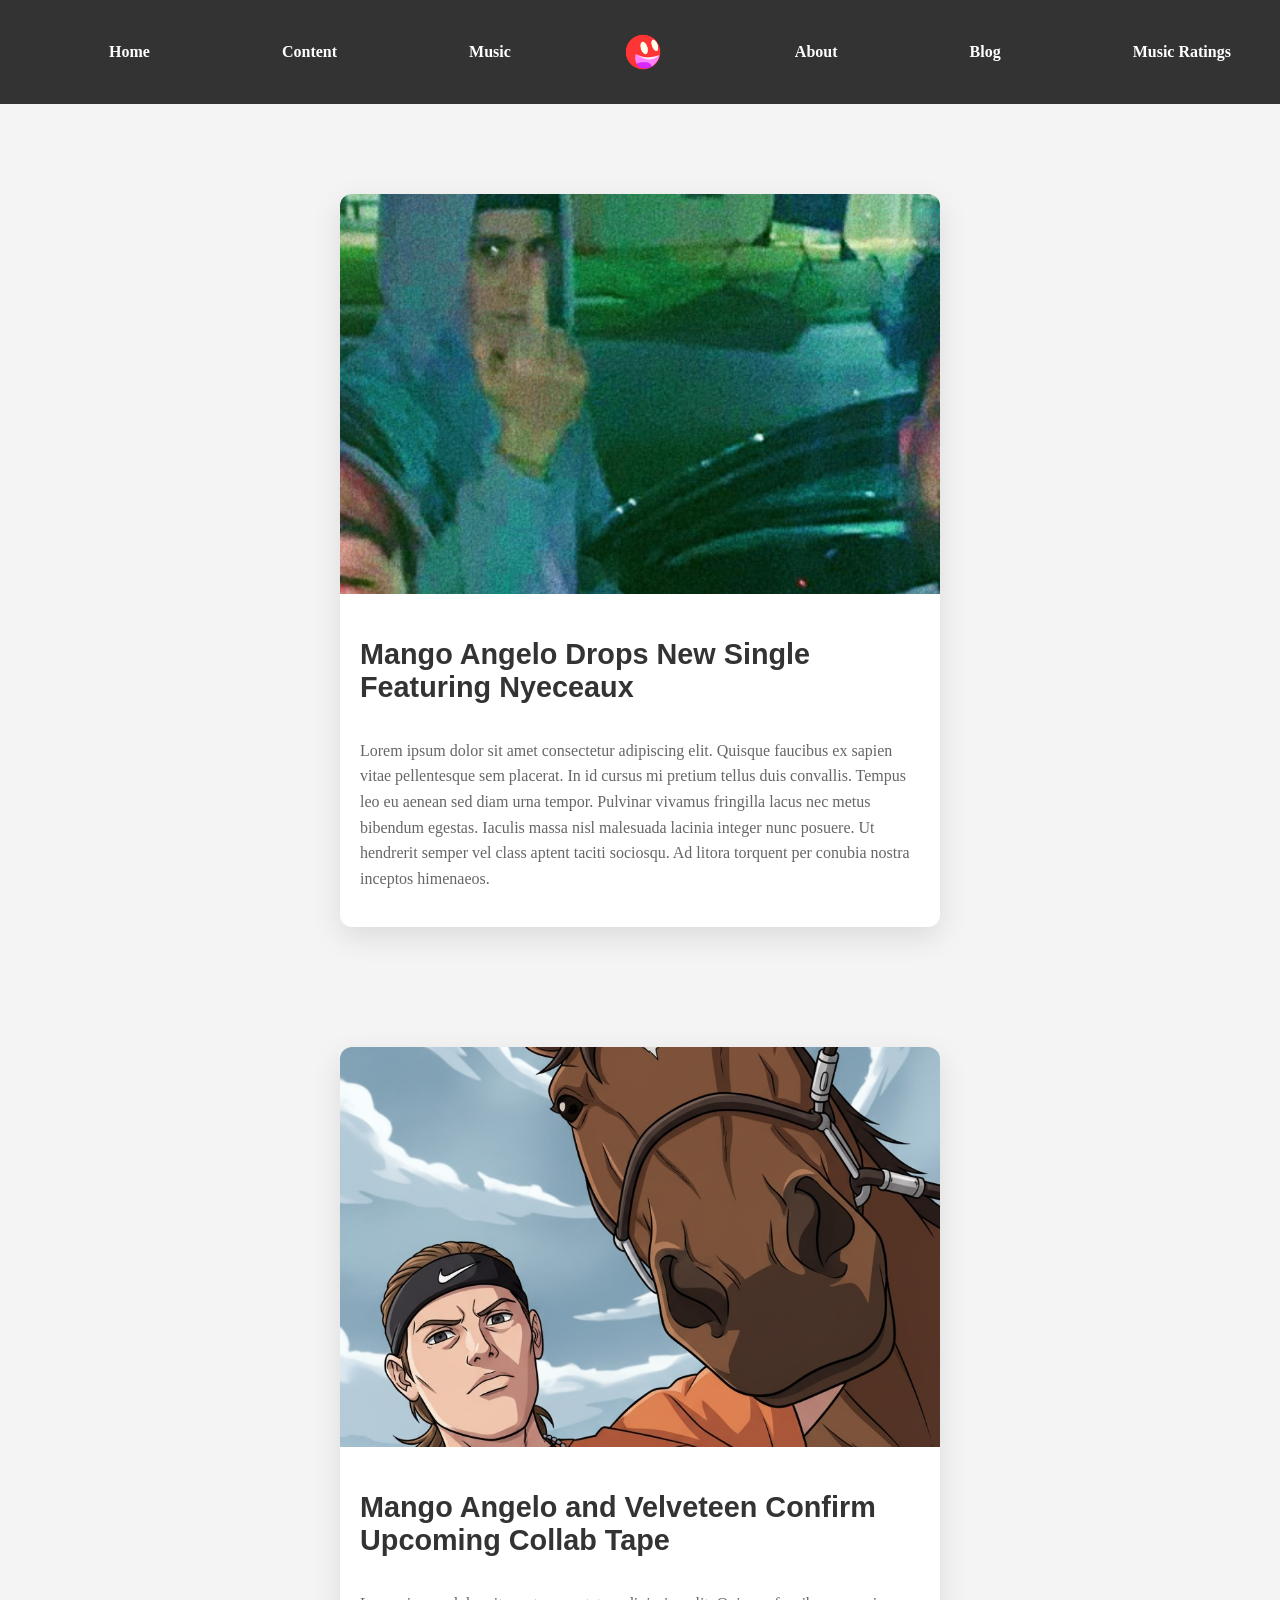
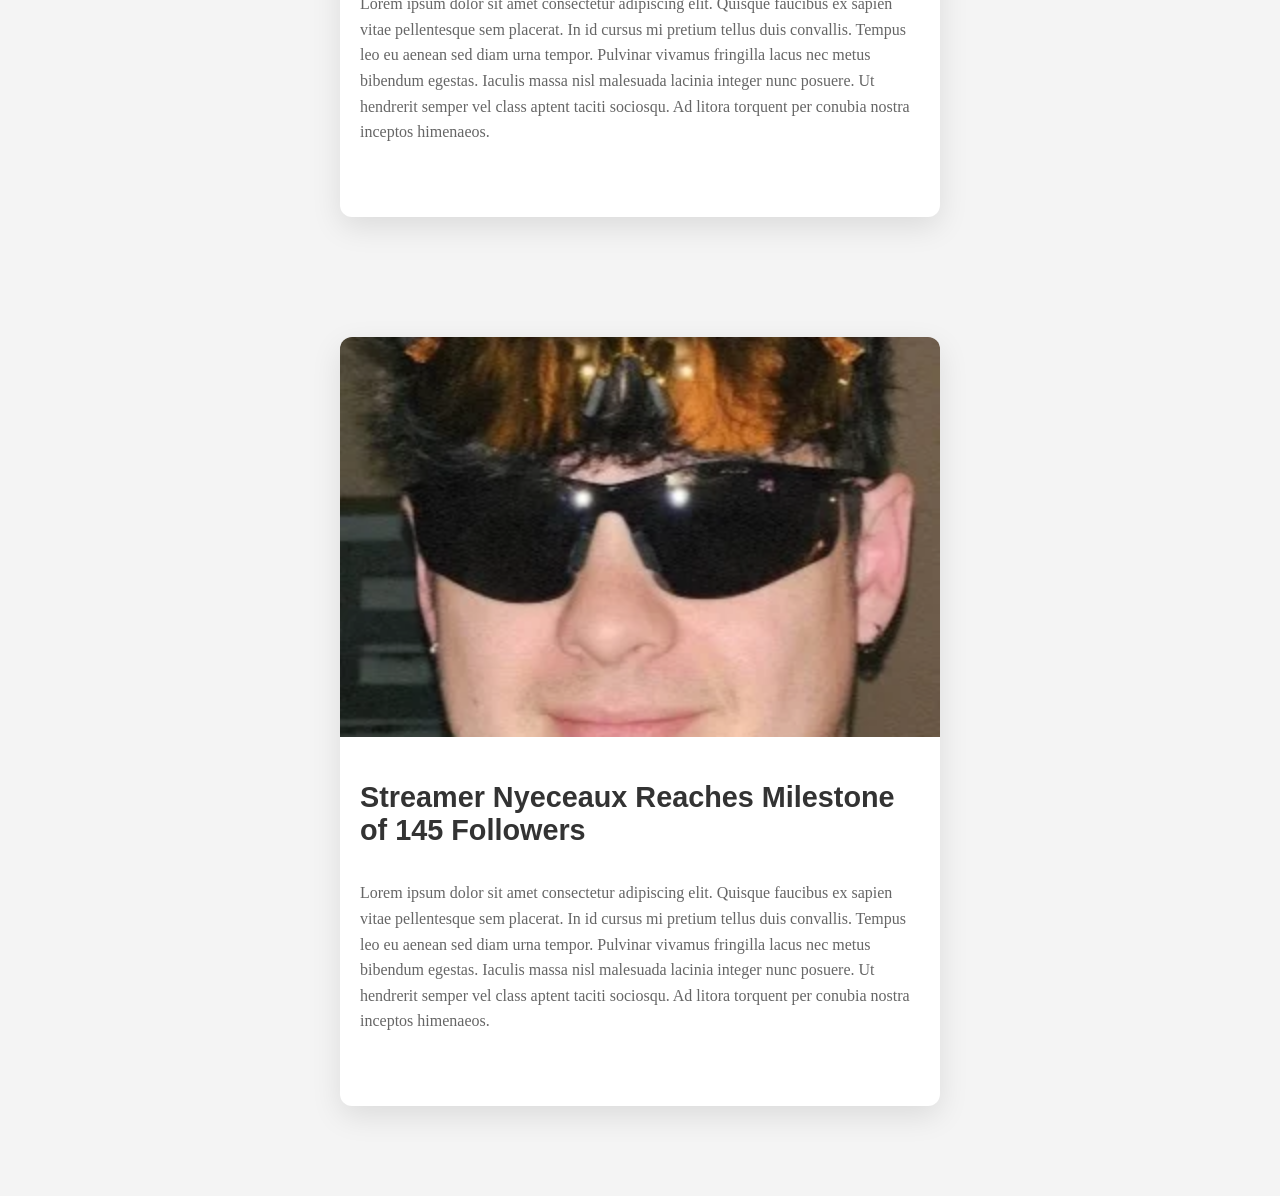
==== Project 1 /index.html @ b3c37dd1 "initial commit" ====
<!DOCTYPE html>
<!--[if lt IE 7]>      <html class="no-js lt-ie9 lt-ie8 lt-ie7"> <![endif]-->
<!--[if IE 7]>         <html class="no-js lt-ie9 lt-ie8"> <![endif]-->
<!--[if IE 8]>         <html class="no-js lt-ie9"> <![endif]-->
<!--[if gt IE 8]>      <html class="no-js"> <!--<![endif]-->
<html>
    <head>
        <meta charset="utf-8">
        <meta http-equiv="X-UA-Compatible" content="IE=edge">
        <title>iNANE Blog</title>
        <meta name="description" content="">
        <meta name="viewport" content="width=device-width, initial-scale=1">
        <link rel="stylesheet" href="global-styles.css">
        <link rel="stylesheet" href="home.css">
    </head>
    <body>
        <div class="navbar">
                <ul class="nav-links">
            <li><a href="index.html">Home</a></li>
            <li><a href="content.html">Content</a></li>
            <li><a href="#music">Music</a></li>
            <div class="logo">
                <a href="index.html">
                    <img src="images/inane-waterMark.png" alt="inane-logo">
                </a>
            </div>
            <li><a href="#about">About</a></li>
            <li><a href="#blog">Blog</a></li>
            <li><a href="#music-ratings">Music Ratings</a></li>
                </ul>    
        </div>
                <div class="newsCardholder">
        <div class="news">
            <section class="news-container">
                        <div class="news-box">
                <img class="newsImage" src="images/EE5B2316-2213-4078-8E22-3D39750FDC63.jpg" alt="MangoAngeloOutside">
                <h1>Mango Angelo Drops New Single Featuring Nyeceaux</h1>
                    <p> 
                    Lorem ipsum dolor sit amet consectetur adipiscing elit. Quisque faucibus ex sapien vitae pellentesque sem placerat. 
                    In id cursus mi pretium tellus duis convallis. Tempus leo eu aenean sed diam urna tempor. Pulvinar vivamus fringilla 
                    lacus nec metus bibendum egestas. Iaculis massa nisl malesuada lacinia integer nunc posuere. Ut hendrerit semper vel 
                    class aptent taciti sociosqu. Ad litora torquent per conubia nostra inceptos himenaeos.
                    </p>
                        </div>
            </section>
        </div>
        
        <div class="news">
            <section class="news-container">
                <div class="news-box">
                    <img class="newsImage" src="images/MangoHorse.png" alt="mangoHorse">
                    <h1>Mango Angelo and Velveteen Confirm Upcoming Collab Tape</h1>
                    <p>
                        Lorem ipsum dolor sit amet consectetur adipiscing elit. Quisque faucibus ex sapien vitae pellentesque sem placerat. 
                    In id cursus mi pretium tellus duis convallis. Tempus leo eu aenean sed diam urna tempor. Pulvinar vivamus fringilla 
                    lacus nec metus bibendum egestas. Iaculis massa nisl malesuada lacinia integer nunc posuere. Ut hendrerit semper vel 
                    class aptent taciti sociosqu. Ad litora torquent per conubia nostra inceptos himenaeos.
                    </p>
                    </p>
                </div>
            </section>
        </div>

        <div class="news">
            <section class="news-container">
                <div class="news-box">
                    <img class="newsImage" src="images/nyeShades.png" alt="nyeShades">
                    <h1>Streamer Nyeceaux Reaches Milestone of 145 Followers</h1>
                    <p>
                        Lorem ipsum dolor sit amet consectetur adipiscing elit. Quisque faucibus ex sapien vitae pellentesque sem placerat. 
                    In id cursus mi pretium tellus duis convallis. Tempus leo eu aenean sed diam urna tempor. Pulvinar vivamus fringilla 
                    lacus nec metus bibendum egestas. Iaculis massa nisl malesuada lacinia integer nunc posuere. Ut hendrerit semper vel 
                    class aptent taciti sociosqu. Ad litora torquent per conubia nostra inceptos himenaeos.
                    </p>
                    </p>
                </div>
            </section>
        </div>
                </div>

        <script src="functions.js" async defer></script>
    </body>
</html>
---- Project 1 /global-styles.css ----
body {
  margin: 0;
  padding: 0;
  box-sizing: border-box;
}

.navbar {
  display: flex;
  justify-content: space-around; /* Puts logo on left, links on right */
  align-items: center;
  background-color: #333;
  padding: 1rem 2rem;
  color: white;
}

.nav-links {
  display: flex;
  justify-content: center; /* Centers everything Horizontally*/
  align-items: center; /* Centers everything vertically*/
  list-style: none;
  gap: 7rem; /* adds even spacing between all items */
}

.nav-links li {
  margin-left: 20px;
}

.nav-links a {
  color: white;
  text-decoration: none; /* Removes the underline */
  font-weight: bold;
}

.nav-links a:hover {
  color: #ff9900; /* Changes color when you hover over it */
}

.logo img {
  height: 40px;    /* Adjust this to fit your bar's height */
  width: auto;     /* This keeps the logo from stretching */
  display: block;  /* Removes weird extra spacing at the bottom */
}

/* Optional: Add a little hover effect to the logo */
.logo img:hover {
  opacity: 0.8;
  transition: 0.3s;
}
---- Project 1 /home.css ----
.newsCardholder {
    background-color: #f4f4f4;
    display: flex; /* Turns the container into a flexbox */
    flex-direction: row; /* Aligns items side-by-side */
    justify-content: center; /* Centers the group of cards in the middle of the screen */
    gap: 20px;
    padding: 40px;
    flex-wrap: wrap; /* VERY IMPORTANT: Allows cards to move to the next line on small screens */
}

/* The container holds the card */

.news-container {
    display: flex;
    justify-content: center;
    padding: 50px 20px;
    background-color: #f4f4f4; /* Light Grey background to make the card pop */
}

/* the actual card */
.news-box {
    background-color: white;
    max-width: 600px; /* Keeps the text from getting too wide */
    border-radius: 12px; /* Rounded Corners */
    overflow: hidden; /* Ensures the image follows the rounded corners */
    box-shadow: 0 10px 30px rgba(0,0,0,0.1); /* Soft shadow for depth */
    transition: transform 0.3s ease;
}

.news-container :hover {
    transform: translateY(-5px); /* Subtle lift effect when hovering */
}

/* The Image */
.newsImage {
    width: 100%; /* Makes the image fill the width of the card */
    height: 400px; /* sets a fixed height */
    object-fit: cover; /* Crops the image perfectly without stretching it  */
    display: block;
}

/* The Text Content */
.news-box h1 {
    padding: 20px 20px 10px 20px; /* Adds space between lines for readability */
    font-family: 'Arial', sans-serif;
    font-size: 1.8rem;
    color: #333;
}

.news-box p {
    padding: 0 20px 20px 20px;
    line-height: 1.6; /* Adds space between lines for readability */
    color: #666;
    font-size: 1rem;
}
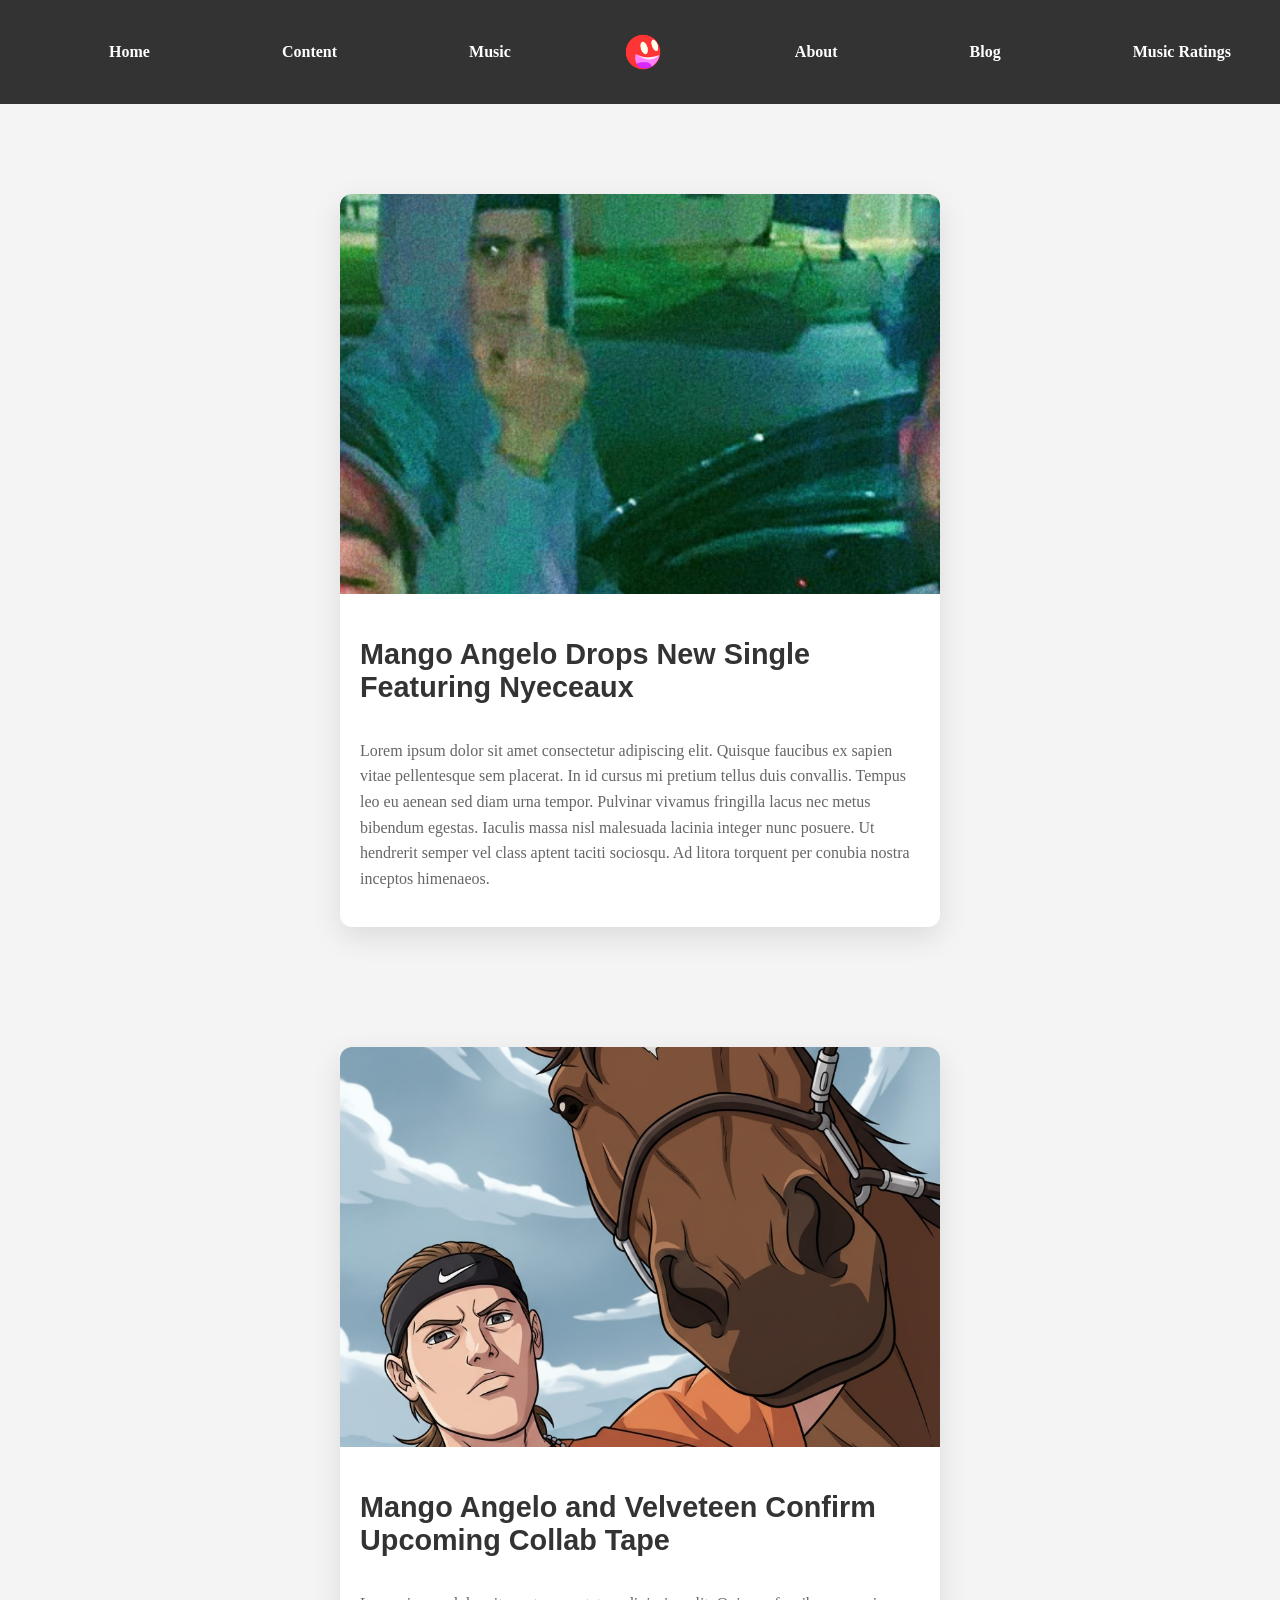
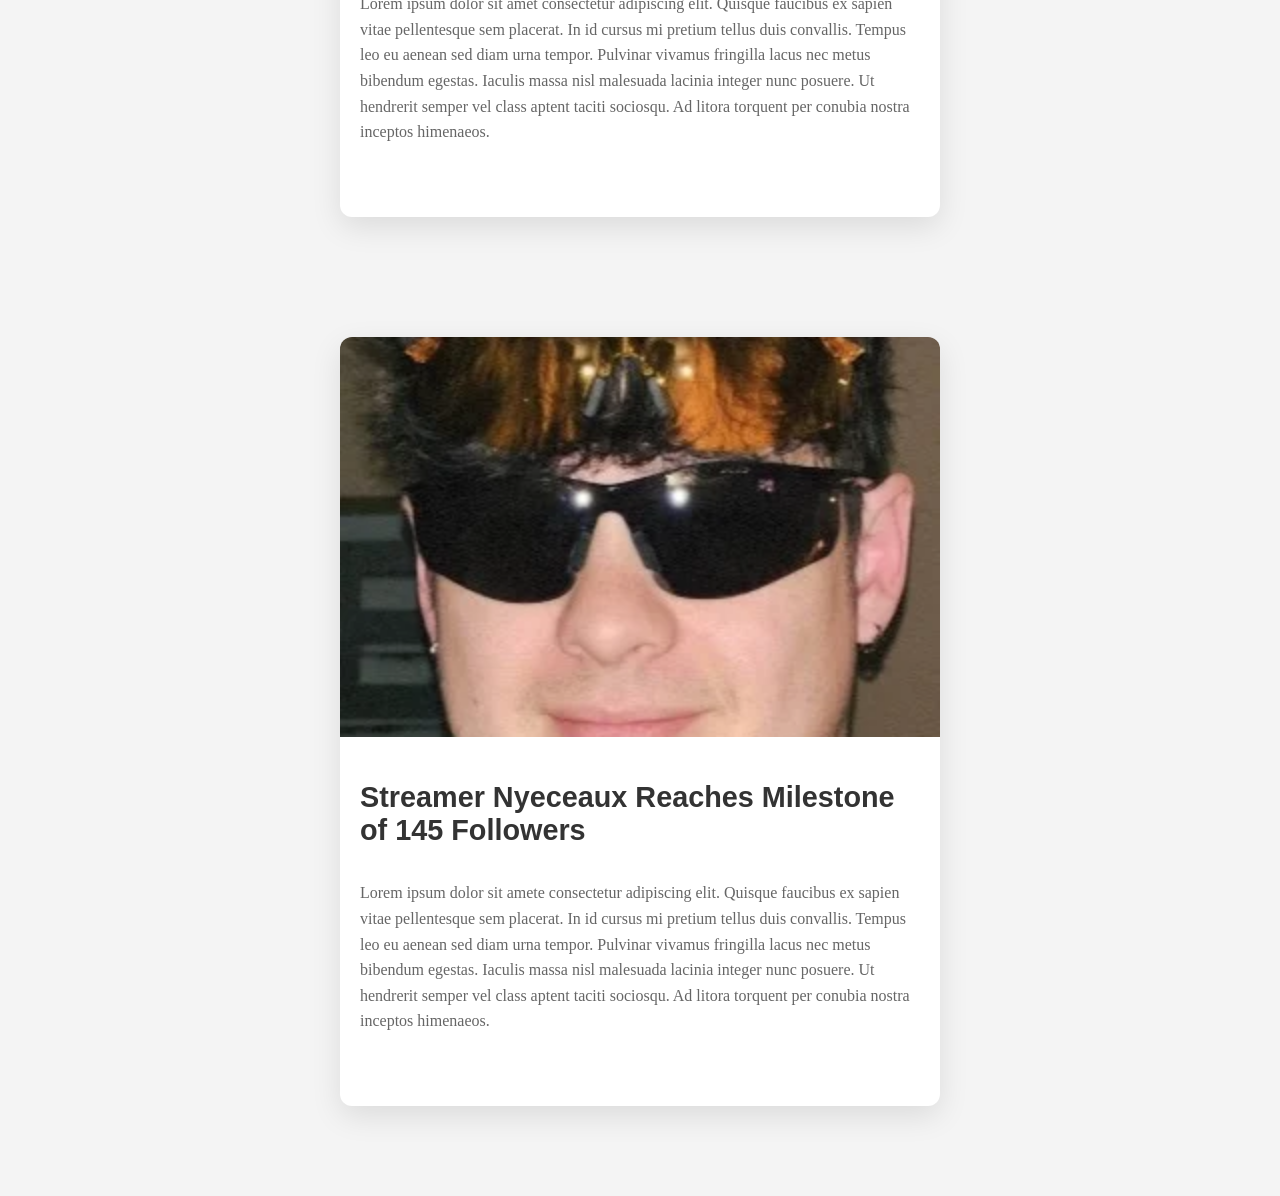
==== commit dd422b71: "initial commit test" ====
--- a/Project 1 /index.html
+++ b/Project 1 /index.html
@@ -67,7 +67,7 @@
                     <img class="newsImage" src="images/nyeShades.png" alt="nyeShades">
                     <h1>Streamer Nyeceaux Reaches Milestone of 145 Followers</h1>
                     <p>
-                        Lorem ipsum dolor sit amet consectetur adipiscing elit. Quisque faucibus ex sapien vitae pellentesque sem placerat. 
+                        Lorem ipsum dolor sit amete consectetur adipiscing elit. Quisque faucibus ex sapien vitae pellentesque sem placerat. 
                     In id cursus mi pretium tellus duis convallis. Tempus leo eu aenean sed diam urna tempor. Pulvinar vivamus fringilla 
                     lacus nec metus bibendum egestas. Iaculis massa nisl malesuada lacinia integer nunc posuere. Ut hendrerit semper vel 
                     class aptent taciti sociosqu. Ad litora torquent per conubia nostra inceptos himenaeos.
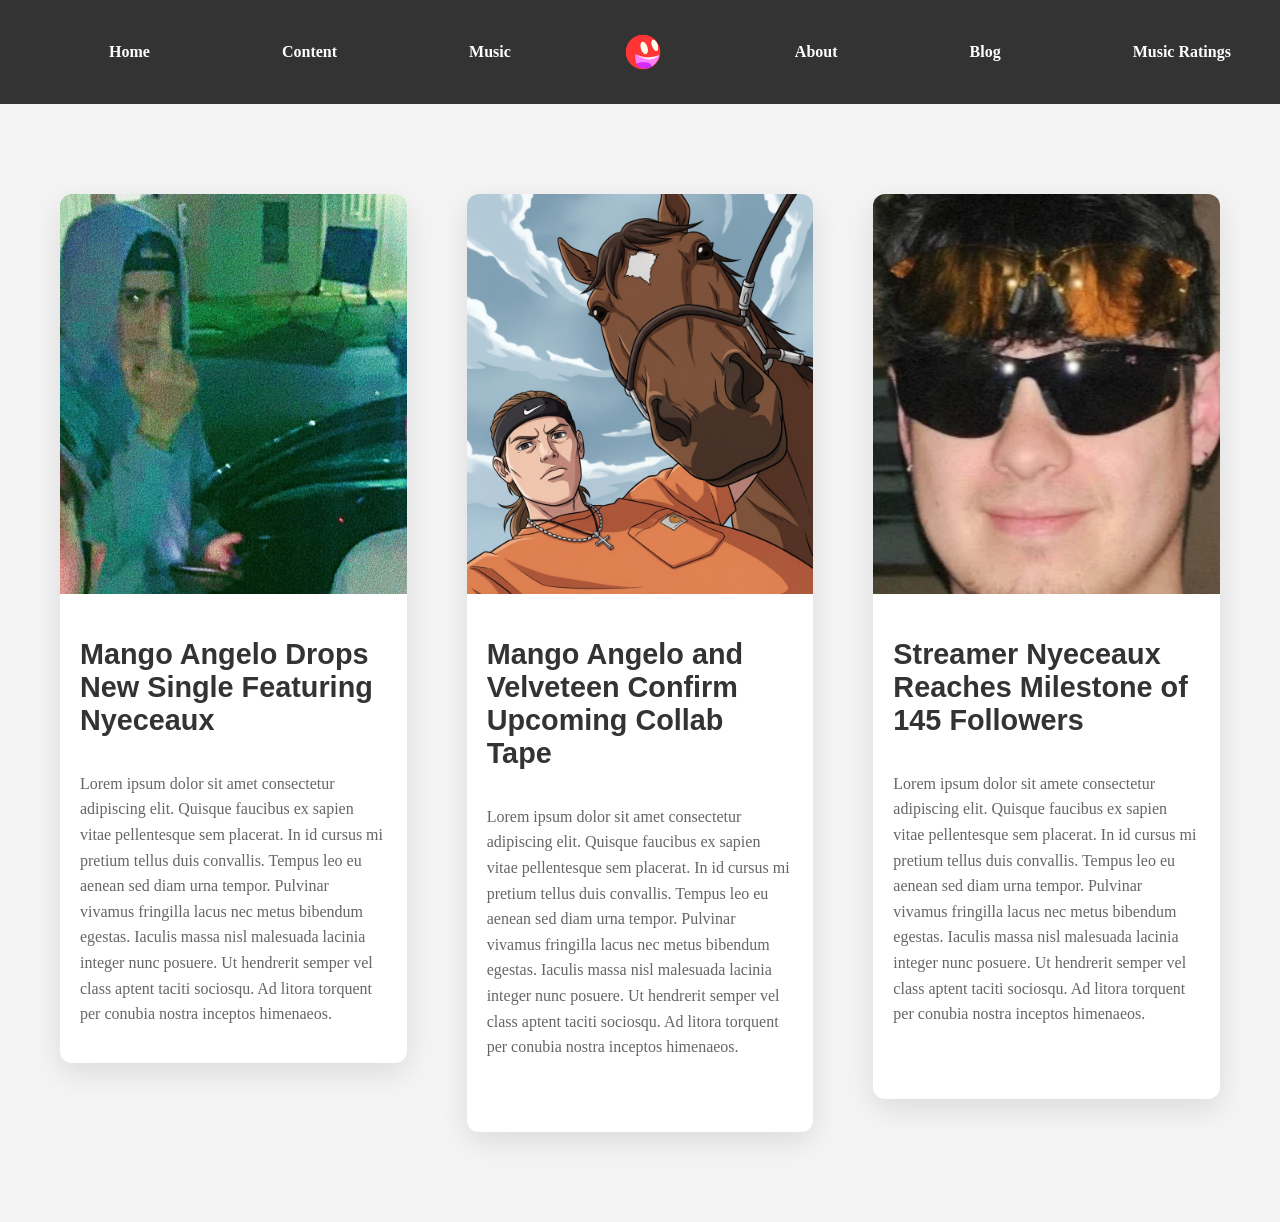
==== commit a2d2c542: "fixed news cards and added JS to make them pop up as modals" ====
--- a/Project 1 /index.html
+++ b/Project 1 /index.html
@@ -79,5 +79,15 @@
                 </div>
 
         <script src="functions.js" async defer></script>
+
+                <div id="newsModal" class="modal">
+                    <span class="close-modal">&times;</span>
+                    <div class="modal-content">
+                        <img id="modalImg"  class="modalImg" src="" alt="">
+                        <h1 id="modalTitle"></h1>
+                        <p id="modalText"></p>
+                    </div>
+                </div>
+
     </body>
 </html>
--- a/Project 1 /home.css
+++ b/Project 1 /home.css
@@ -1,3 +1,4 @@
+
 .newsCardholder {
     background-color: #f4f4f4;
     display: flex; /* Turns the container into a flexbox */
@@ -6,6 +7,11 @@
     gap: 20px;
     padding: 40px;
     flex-wrap: wrap; /* VERY IMPORTANT: Allows cards to move to the next line on small screens */
+}
+
+.news {
+    flex: 1 1 300px;
+    max-width: 400px;
 }
 
 /* The container holds the card */
@@ -25,6 +31,7 @@
     overflow: hidden; /* Ensures the image follows the rounded corners */
     box-shadow: 0 10px 30px rgba(0,0,0,0.1); /* Soft shadow for depth */
     transition: transform 0.3s ease;
+    cursor: pointer;
 }
 
 .news-container :hover {
@@ -52,4 +59,56 @@
     line-height: 1.6; /* Adds space between lines for readability */
     color: #666;
     font-size: 1rem;
+}
+
+
+/*  THE BACKGROUND OVERLAY */
+.modal {
+    display: none; /* hidden by default */
+    position: fixed;
+    z-index: 1000;
+    left: 0;
+    top: 0;
+    width: 100%;
+    height: 100%;
+    background-color: rgba(0,0,0,0.8); /* Semi-transparent black */
+    backdrop-filter: blur(5px); /* Blurs the background */
+}
+/* Specific styling for the image inside the modal */
+.modalImg {
+    width: 100%;           /* Scale to the width of the modal-content */
+    max-height: 400px;     /* Prevents the image from taking up the whole screen */
+    object-fit: cover;     /* Keeps aspect ratio by cropping slightly if needed */
+    border-radius: 10px;   /* Matches your modal's aesthetic */
+    display: block;        /* Removes bottom whitespace/gap */
+    margin-bottom: 20px;   /* Space between image and the title */
+}
+
+/* Ensure the modal content itself handles overflow gracefully */
+.modal-content {
+    background-color: white;
+    margin: 5% auto;
+    padding: 30px;         /* Increased padding for a cleaner look */
+    width: 90%;            /* Responsive width */
+    max-width: 800px;
+    border-radius: 15px;
+    max-height: 85vh;      /* Keep the box within the screen height */
+    overflow-y: auto;      /* Scroll the text if it's too long */
+    position: relative;
+}
+
+@keyframes zoomIn {
+    from { transform: scale(0.5); opacity: 0; }
+    to {transform: scale(1); opacity: 1; }
+}
+
+/* CLOSE BUTTON */
+.close-modal {
+    position: absolute;
+    top: 20px;
+    right: 40px;
+    color: white;
+    font-size: 40px;
+    font-weight: bold;
+    cursor: pointer
 }
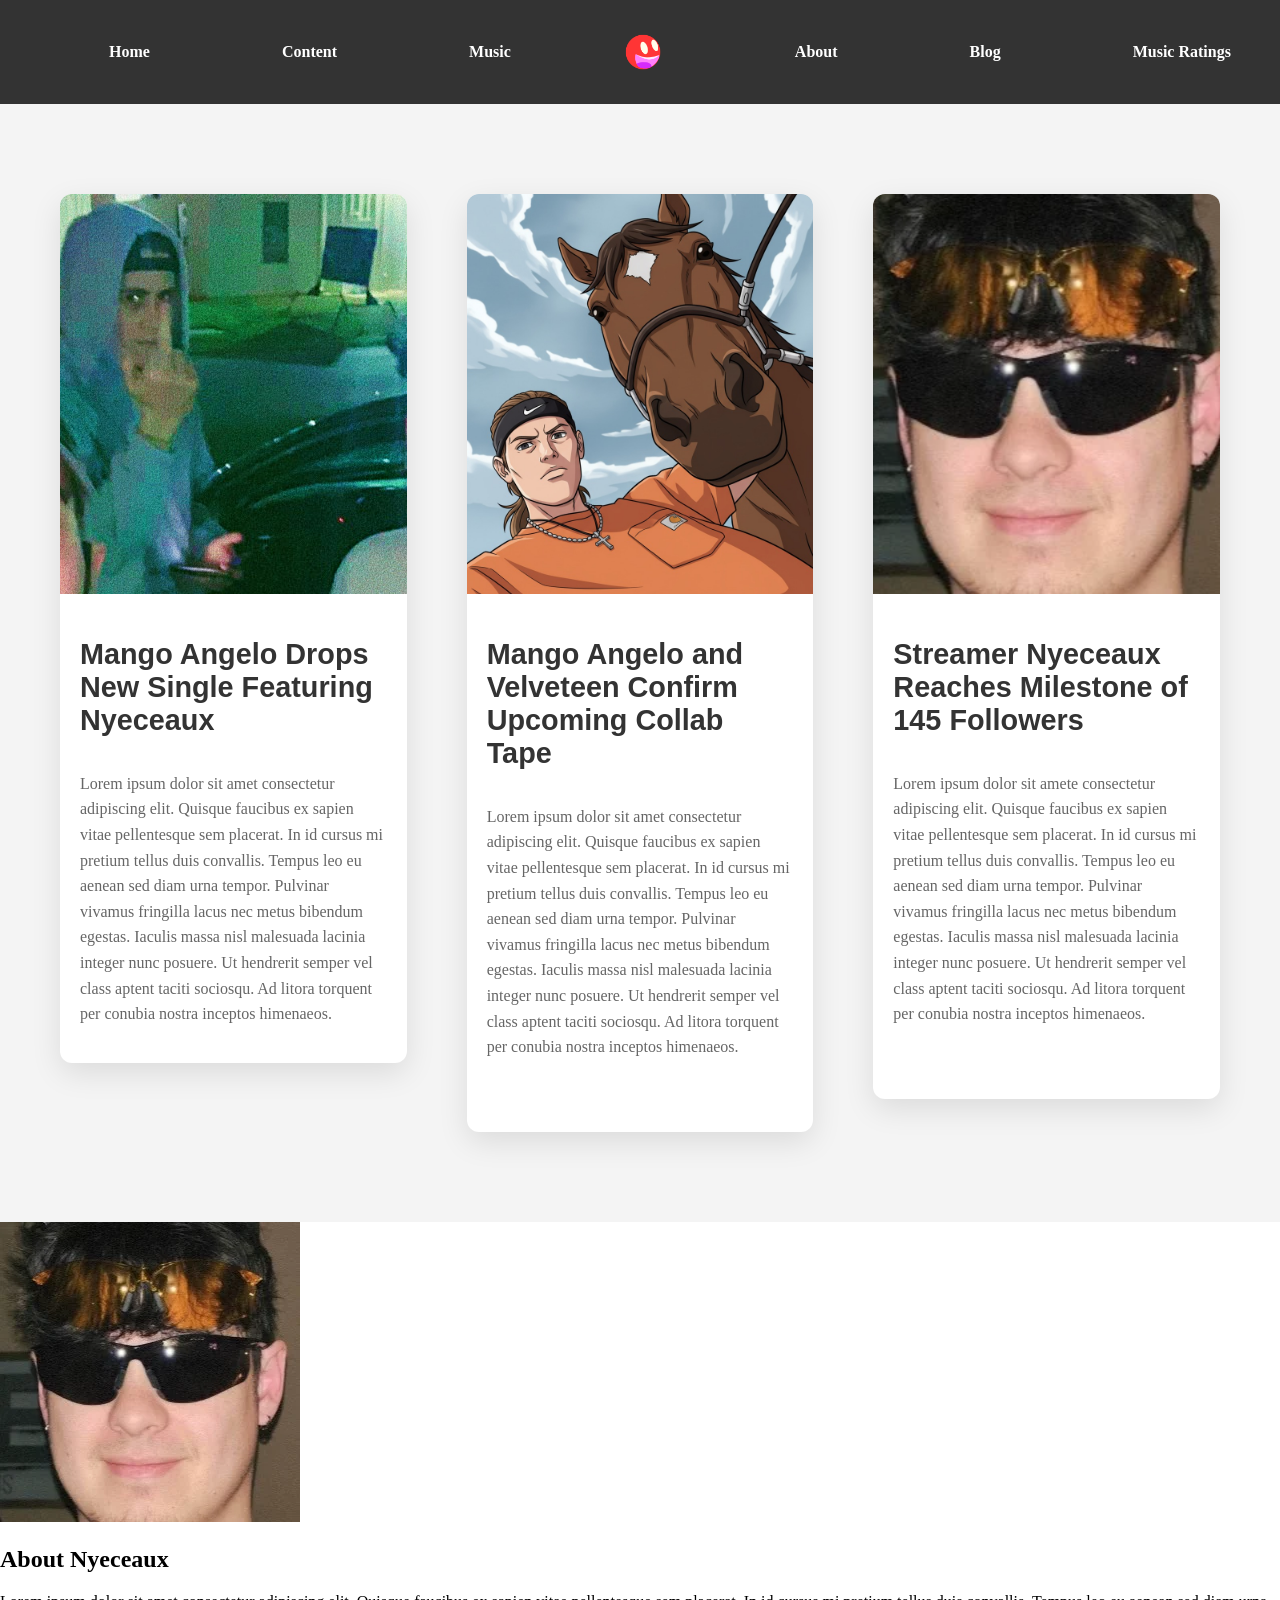
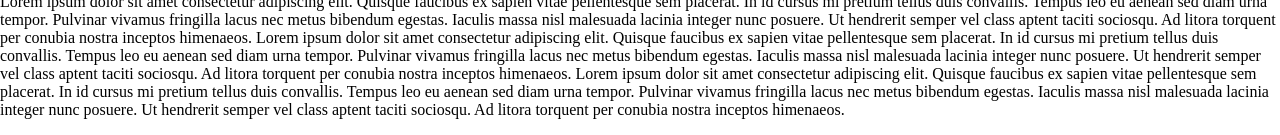
==== commit ad9ed8df: "added Nye livestream sectionmost of the basic HTML (unfinished)" ====
--- a/Project 1 /index.html
+++ b/Project 1 /index.html
@@ -14,6 +14,8 @@
         <link rel="stylesheet" href="home.css">
     </head>
     <body>
+
+                <!-- NAV BAR -->
         <div class="navbar">
                 <ul class="nav-links">
             <li><a href="index.html">Home</a></li>
@@ -29,6 +31,9 @@
             <li><a href="#music-ratings">Music Ratings</a></li>
                 </ul>    
         </div>
+
+        <!-- NEWS CARD SECTION -->
+
                 <div class="newsCardholder">
         <div class="news">
             <section class="news-container">
@@ -78,7 +83,76 @@
         </div>
                 </div>
 
+                    <!-- NYE LIVESTREAM SECTION -->
+
+                    <section id="nyeLiveSection" class="nyeLiveSection">
+                        <div class="aboutNye">
+                            <img id="aboutNyeImg" class="aboutNyeImg" src="images/nyeShades.png" alt="Nye-Shades">
+                            <h1>About Nyeceaux</h1>
+                            <p>Lorem ipsum dolor sit amet consectetur adipiscing elit. Quisque faucibus ex sapien vitae 
+                                pellentesque sem placerat. In id cursus mi pretium tellus duis convallis. Tempus leo eu aenean 
+                                sed diam urna tempor. Pulvinar vivamus fringilla lacus nec metus bibendum egestas. Iaculis massa 
+                                nisl malesuada lacinia integer nunc posuere. Ut hendrerit semper vel class aptent taciti sociosqu. 
+                                Ad litora torquent per conubia nostra inceptos himenaeos.
+
+                                Lorem ipsum dolor sit amet consectetur adipiscing elit. 
+                                Quisque faucibus ex sapien vitae pellentesque sem placerat. 
+                                In id cursus mi pretium tellus duis convallis. Tempus leo eu aenean sed diam urna tempor. 
+                                Pulvinar vivamus fringilla lacus nec metus bibendum egestas. Iaculis massa nisl malesuada lacinia 
+                                integer nunc posuere. Ut hendrerit semper vel class aptent taciti sociosqu. Ad litora torquent per 
+                                conubia nostra inceptos himenaeos.
+
+                                Lorem ipsum dolor sit amet consectetur adipiscing elit. Quisque faucibus ex sapien vitae pellentesque 
+                                sem placerat. In id cursus mi pretium tellus duis convallis. Tempus leo eu aenean sed diam urna tempor. 
+                                Pulvinar vivamus fringilla lacus nec metus bibendum egestas. Iaculis massa nisl malesuada lacinia integer 
+                                nunc posuere. Ut hendrerit semper vel class aptent taciti sociosqu. Ad litora torquent per conubia nostra 
+                                inceptos himenaeos.
+                            </p>
+                            <div class="nyeSocials">
+                                <a href="https://www.twitch.tv/nyeceaux">
+                                    <i class="fa-brands fa-twitch"></i>
+                                </a>
+
+                                <a href="https://www.instagram.com/nyeceaux">
+                                    <i class="fa-brands fa-instagram"></i>
+                                </a>
+
+                                <a href="https://www.youtube.com/@nyeceaux">
+                                    <i class="fa-brands fa-youtube"></i>
+                                </a>
+
+                                <a href="https://www.tiktok.com/@nyeceaux1">
+                                    <i class="fa-brands fa-tiktok"></i>
+                                </a>
+                            </div>
+                        </div>
+
+                        <div class="nyeStream">
+                                <!-- Add a placeholder for the Twitch embed -->
+                                <div id="twitch-embed" class="nyeTwitch"></div>
+
+                                <!-- Load the Twitch embed script -->
+                                <script src="https://player.twitch.tv/js/embed/v1.js"></script>
+
+                                <!-- Create a Twitch.Player object. This will render within the placeholder div -->
+                                <script type="text/javascript">
+                                new Twitch.Player("twitch-embed", {
+                                    channel: "nyeceaux"
+                                });
+                                </script>
+
+                                
+                        </div>
+
+                        <div class="nyeGames">
+                            
+                        </div>
+                    </section>
+
+
+
         <script src="functions.js" async defer></script>
+        <script src="https://kit.fontawesome.com/85f17716f7.js" crossorigin="anonymous"></script>
 
                 <div id="newsModal" class="modal">
                     <span class="close-modal">&times;</span>
--- a/Project 1 /home.css
+++ b/Project 1 /home.css
@@ -62,6 +62,8 @@
 }
 
 
+
+
 /*  THE BACKGROUND OVERLAY */
 .modal {
     display: none; /* hidden by default */
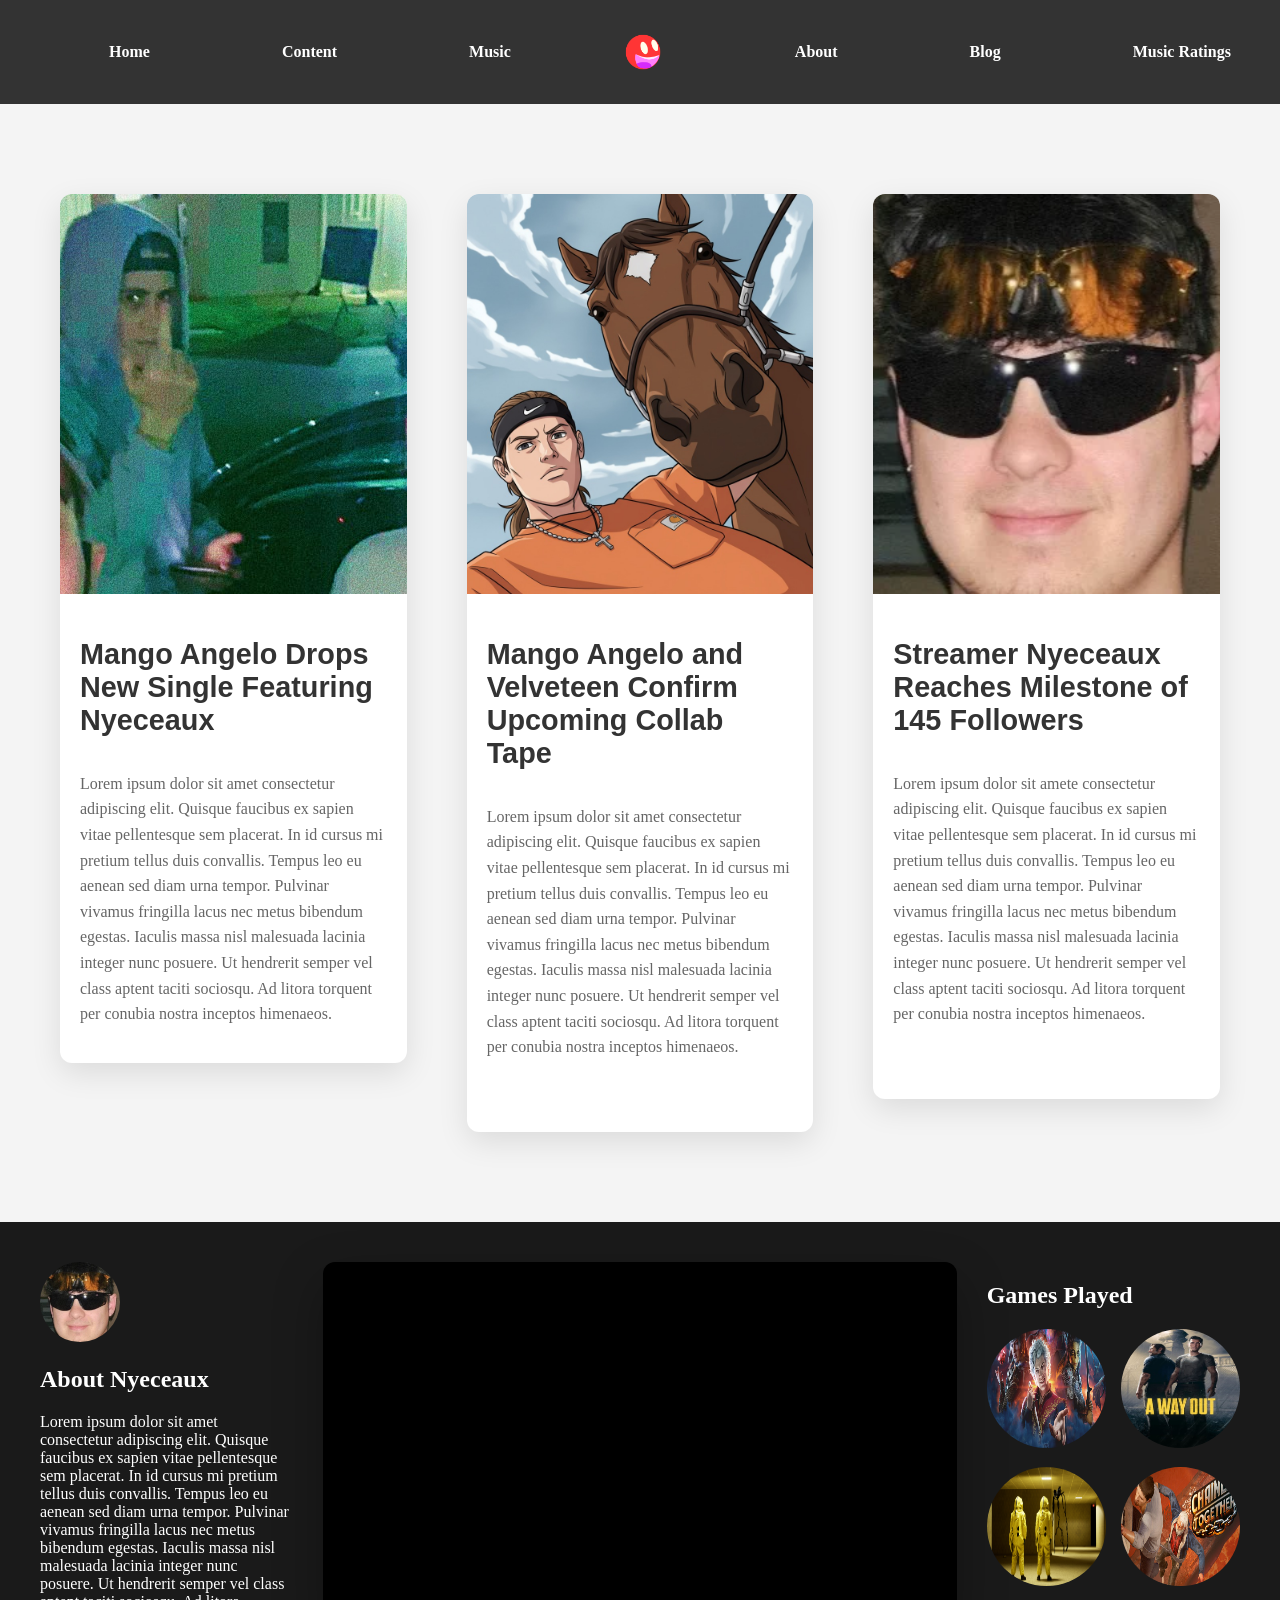
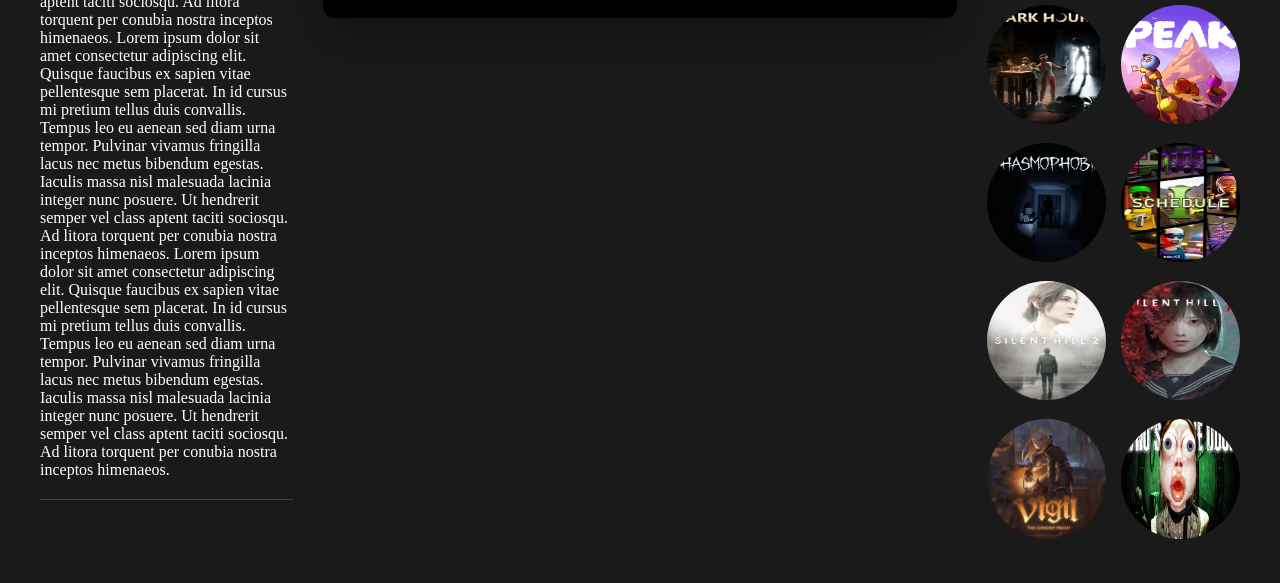
==== commit e9396a64: "updated HTML for NYE LIVESTREAM SECTION and added CSS" ====
--- a/Project 1 /index.html
+++ b/Project 1 /index.html
@@ -145,7 +145,71 @@
                         </div>
 
                         <div class="nyeGames">
-                            
+                            <div class="nyeGameTitle">
+                                <h1>Games Played</h1>
+                            </div>
+
+                            <div class="gamesPlayedImgs">
+                                <div class="game-item">
+                               <img src="images/nyeGames/baldursGate3.png" alt="baldursGate3">
+                                    <span class="game-name">Baldur's Gate 3</span>
+                                </div>            
+
+                                <div class="game-item">
+                               <img src="images/nyeGames/aWayOut.jpg" alt="aWayOut">
+                                    <span class="game-name">A Way Out</span>
+                                </div>
+                                   
+                                <div class="game-item">
+                               <img src="images/nyeGames/backroomsEscapeTogether.jpg" alt="">
+                                        <span class="game-name">Backrooms: Escape Together</span>
+                                </div>
+                                
+                                <div class="game-item">
+                               <img src="images/nyeGames/chainedTogether.jpg" alt="chainedTogether">
+                                        <span class="game-name">Chained Together</span>
+                                </div>
+
+                                <div class="game-item">
+                               <img src="images/nyeGames/darkHours.png" alt="darkHours">
+                                        <span class="game-name">Dark Hours</span>
+                                </div>
+
+                                <div class="game-item">
+                               <img src="images/nyeGames/peak.png" alt="peak">
+                                        <span class="game-name">Peak</span>
+                                </div>
+
+                                <div class="game-item">
+                               <img src="images/nyeGames/phasmophobia.jpg" alt="phasmophobia">
+                                        <span class="game-name">Phasmophobia</span>
+                                </div>
+
+                                <div class="game-item">
+                               <img src="images/nyeGames/scheduleOne.jpg" alt="scheduleOne">
+                                        <span class="game-name">Schedule One</span>
+                                </div>
+
+                                <div class="game-item">
+                               <img src="images/nyeGames/silentHill2.jpg" alt="silentHill2">
+                                        <span class="game-name">Silent Hill 2</span>
+                                </div>
+
+                                <div class="game-item">
+                               <img src="images/nyeGames/silentHillF.jpg" alt="silentHillF">
+                                        <span class="game-name">Silent Hill F</span>
+                                </div>
+                                
+                                <div class="game-item">
+                               <img src="images/nyeGames/vigil.jpg" alt="vigil">
+                                        <span class="game-name">Vigil</span>
+                                </div>
+
+                                <div class="game-item">
+                               <img src="images/nyeGames/whosAtTheDoor.jpg" alt="whosAtTheDoor">
+                                        <span class="game-name">Who's At The Door?</span>
+                                </div>    
+                            </div>
                         </div>
                     </section>
 
--- a/Project 1 /home.css
+++ b/Project 1 /home.css
@@ -60,6 +60,131 @@
     color: #666;
     font-size: 1rem;
 }
+
+
+
+
+
+
+
+
+/*Nye Livestream Section*/
+
+.nyeLiveSection {
+    display: flex;
+    flex-direction: row;
+    justify-content: center;
+    align-items: flex-start;
+    gap: 30px; /* space between columns */
+    padding: 40px;
+    max-width: 1600px; /* Prevents it from getting too wide on huge monitors */
+    margin: 0 auto; /* Centers the whole section on the page */ 
+    background-color: #1a1a1a; /* Dark theme looks great for livestreams */
+    color: white;
+
+}
+
+/* LEFT SIDEBAR: About & Socials */
+.aboutNye {
+    flex: 1; /* takes up 1 'unit' of space */
+    min-width: 250px;
+}
+ 
+.aboutNyeImg {
+    width: 80px; /* small profile circle like in sketch */
+    height: 80px;
+    border-radius: 50%;
+    object-fit: cover; 
+}
+
+.nyeSocials {
+    margin-top: 20px;
+    border-top: 1px solid #444;
+    padding-top: 15px;
+    display: flex;
+    gap: 30px;
+}
+
+/* CENTER: The Main Stream */
+.nyeStream {
+    flex: 2.5; /* takes up 2.5 'units' of space-making it much bigger than the sides */
+    display: flex;
+    flex-direction: column;
+    align-items: center;
+    text-align: center;
+}
+
+#twitch-embed {
+    width: 100%; /* Spans the full width of the 2.5 unit center */
+    aspect-ratio: 16 / 9; /* Maintains the cinematic stream shape */
+    background: #000;
+    border-radius: 12px;
+    box-shadow: 0 20px 50px rgba(0,0,0,0.3); /* Adds depth to the 'Big' Window */
+}
+
+/* RIGHT SIDEBAR: Games Grid + Hover Effect */
+.nyeGames {
+    flex: 1; /* Matches the left sidebar for symmetry */
+    min-width: 250px;
+}
+
+.gamesPlayedImgs {
+    display: grid;
+    grid-template-columns: repeat(2, 1fr); /* 2 columns like my sketch */
+    gap: 15px;
+}
+
+/* ENSURING THE IMAGES ON THE SIDEBARS DONT LOOK TINY */
+.aboutNyeImg, .game-item img {
+    max-width: 100%;
+    height: auto;
+}
+
+/* THE HOVER BOX LOGIC */
+.game-item {
+    position: relative;
+    cursor: pointer;
+}
+
+.game-item img {
+    width: 100%;
+    aspect-ratio: 1/1; /* Keeps them as circles/ squares */
+    border-radius: 50%; /* Starts as circles like your drawing */
+    transition: 0.3s;
+
+}
+
+/* The hidden name tag */
+.game-name {
+    position: absolute;
+    botttom: -5px;
+    left: 50%;
+    transform: translateX(-50%) translateY(10px);
+    background: rgba(0,0,0,0.9);
+    color: white;
+    padding: 5px 10px;
+    border-radius: 4px;
+    font-size: 0.8rem;
+    white-space: nowrap;
+    opacity: 0;
+    pointer-events: none;
+    transition: 0.3s;
+}
+
+.game-item:hover img {
+    border-radius: 8px; /* Turns into a square on hover */
+}
+
+.game-item:hover .game-name {
+    opacity: 1;
+    transform: scale(1.1);
+}
+
+
+
+
+
+
 
 
 
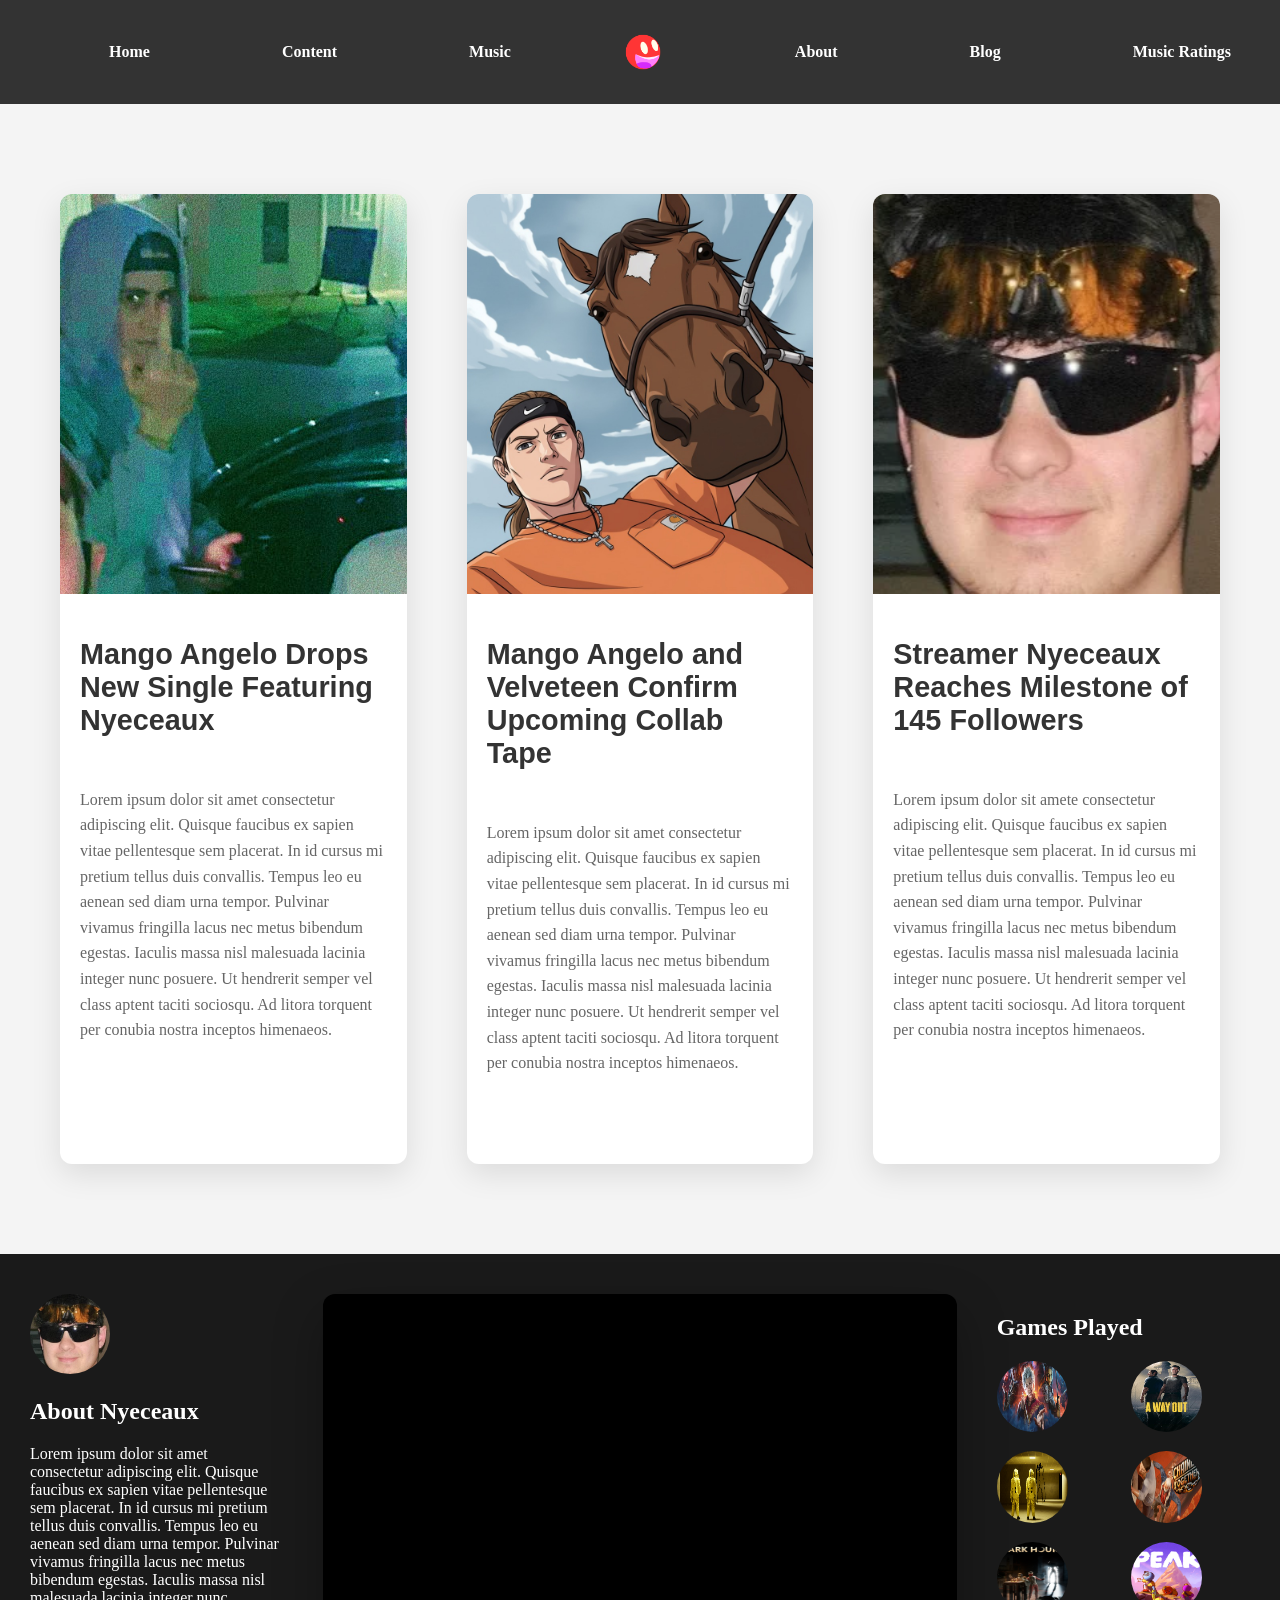
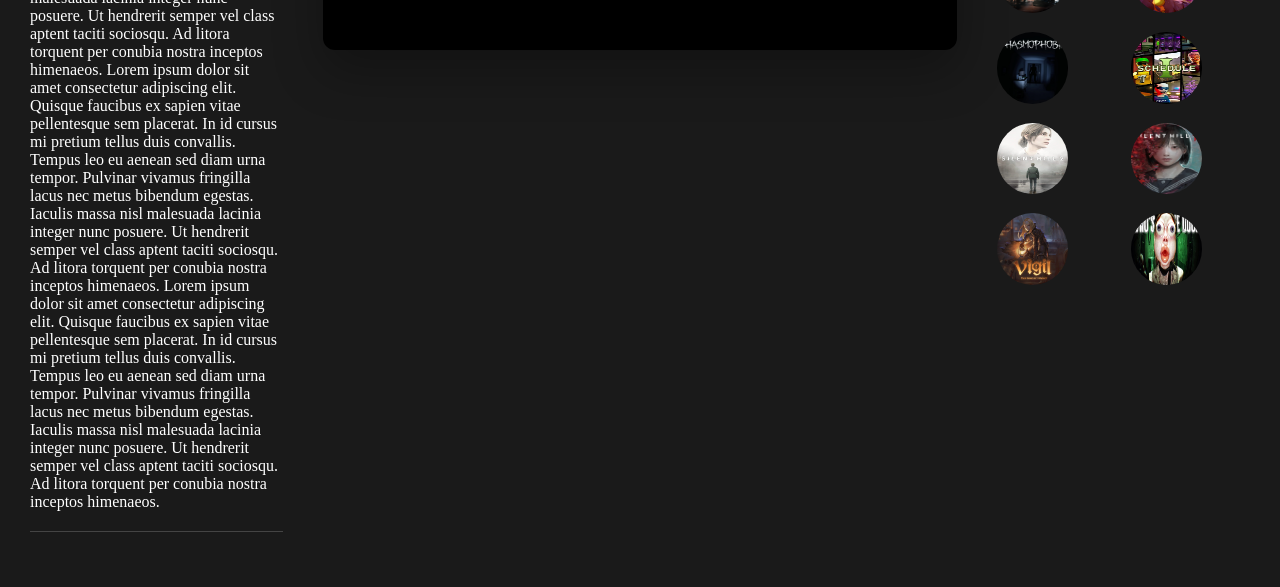
==== commit 73cccca8: "fixed the layout of NyeLiveStream section, such as sizing of elements, and fixed the uneven News car" ====
--- a/Project 1 /index.html
+++ b/Project 1 /index.html
@@ -109,19 +109,19 @@
                                 inceptos himenaeos.
                             </p>
                             <div class="nyeSocials">
-                                <a href="https://www.twitch.tv/nyeceaux">
+                                <a class="nyeSocialIcon" href="https://www.twitch.tv/nyeceaux">
                                     <i class="fa-brands fa-twitch"></i>
                                 </a>
 
-                                <a href="https://www.instagram.com/nyeceaux">
+                                <a class="nyeSocialIcon" href="https://www.instagram.com/nyeceaux">
                                     <i class="fa-brands fa-instagram"></i>
                                 </a>
 
-                                <a href="https://www.youtube.com/@nyeceaux">
+                                <a class="nyeSocialIcon" href="https://www.youtube.com/@nyeceaux">
                                     <i class="fa-brands fa-youtube"></i>
                                 </a>
 
-                                <a href="https://www.tiktok.com/@nyeceaux1">
+                                <a class="nyeSocialIcon" href="https://www.tiktok.com/@nyeceaux1">
                                     <i class="fa-brands fa-tiktok"></i>
                                 </a>
                             </div>
--- a/Project 1 /global-styles.css
+++ b/Project 1 /global-styles.css
@@ -10,7 +10,9 @@
   align-items: center;
   background-color: #333;
   padding: 1rem 2rem;
+  width: 100%;
   color: white;
+  box-sizing: border-box;
 }
 
 .nav-links {
--- a/Project 1 /home.css
+++ b/Project 1 /home.css
@@ -4,14 +4,17 @@
     display: flex; /* Turns the container into a flexbox */
     flex-direction: row; /* Aligns items side-by-side */
     justify-content: center; /* Centers the group of cards in the middle of the screen */
+    width:  100%;
     gap: 20px;
     padding: 40px;
     flex-wrap: wrap; /* VERY IMPORTANT: Allows cards to move to the next line on small screens */
+    box-sizing: border-box; /* Have this set on all MAIN containers so the sixe of said 'containers' is calculated the same */
 }
 
 .news {
     flex: 1 1 300px;
     max-width: 400px;
+    display:flex; /* Make this a flex container too */
 }
 
 /* The container holds the card */
@@ -21,10 +24,13 @@
     justify-content: center;
     padding: 50px 20px;
     background-color: #f4f4f4; /* Light Grey background to make the card pop */
+    width: 100%;
 }
 
 /* the actual card */
 .news-box {
+    display:flex;
+    flex-direction: column; /* stacks image and text vertically */
     background-color: white;
     max-width: 600px; /* Keeps the text from getting too wide */
     border-radius: 12px; /* Rounded Corners */
@@ -32,6 +38,8 @@
     box-shadow: 0 10px 30px rgba(0,0,0,0.1); /* Soft shadow for depth */
     transition: transform 0.3s ease;
     cursor: pointer;
+    width: 100%; /* fill the width of the container */
+    /* Background, border-radius, etc. stay the same */
 }
 
 .news-container :hover {
@@ -73,14 +81,15 @@
 .nyeLiveSection {
     display: flex;
     flex-direction: row;
-    justify-content: center;
+    justify-content: space-between; /* pushes outer items to the edges  */
     align-items: flex-start;
-    gap: 30px; /* space between columns */
-    padding: 40px;
-    max-width: 1600px; /* Prevents it from getting too wide on huge monitors */
-    margin: 0 auto; /* Centers the whole section on the page */ 
+    gap: 40px; /* space between columns */
+    padding: 40px 30px; /* Keeps Top/Bottom padding but removes the side padding (0) */
+    width: 100%; /* Ensures the container spans the  full screen width */
+    margin: 0; /* Removes any centering Margins */ 
     background-color: #1a1a1a; /* Dark theme looks great for livestreams */
     color: white;
+    box-sizing: border-box;
 
 }
 
@@ -98,11 +107,18 @@
 }
 
 .nyeSocials {
+    display: flex;
+    justify-content: center;
     margin-top: 20px;
     border-top: 1px solid #444;
     padding-top: 15px;
     display: flex;
-    gap: 30px;
+    gap: 50px;
+}
+
+.nyeSocialIcon{
+    color: #f4f4f4;
+    font-size: 2rem;
 }
 
 /* CENTER: The Main Stream */
@@ -136,7 +152,7 @@
 
 /* ENSURING THE IMAGES ON THE SIDEBARS DONT LOOK TINY */
 .aboutNyeImg, .game-item img {
-    max-width: 100%;
+    max-width: 60%;
     height: auto;
 }
 
@@ -165,10 +181,11 @@
     padding: 5px 10px;
     border-radius: 4px;
     font-size: 0.8rem;
-    white-space: nowrap;
+    white-space: wrap;
     opacity: 0;
     pointer-events: none;
     transition: 0.3s;
+    z-index: 2000;
 }
 
 .game-item:hover img {
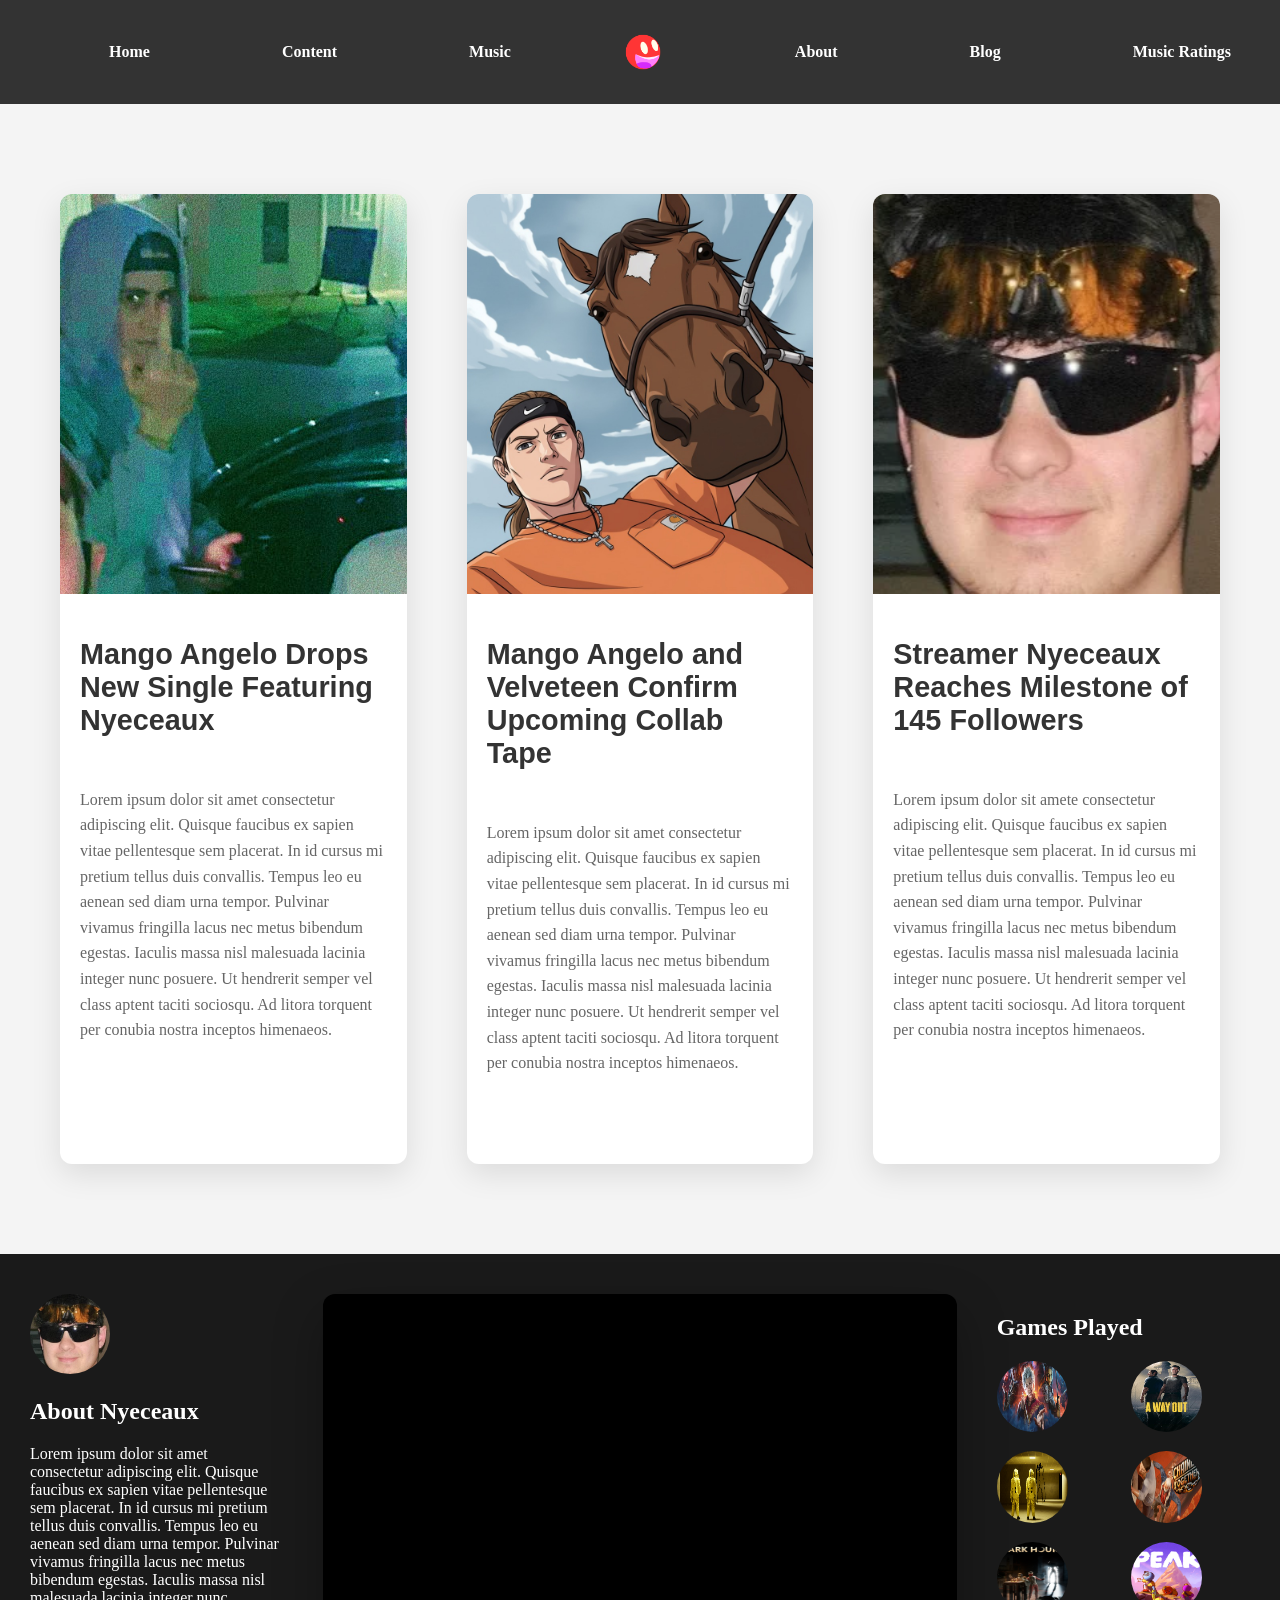
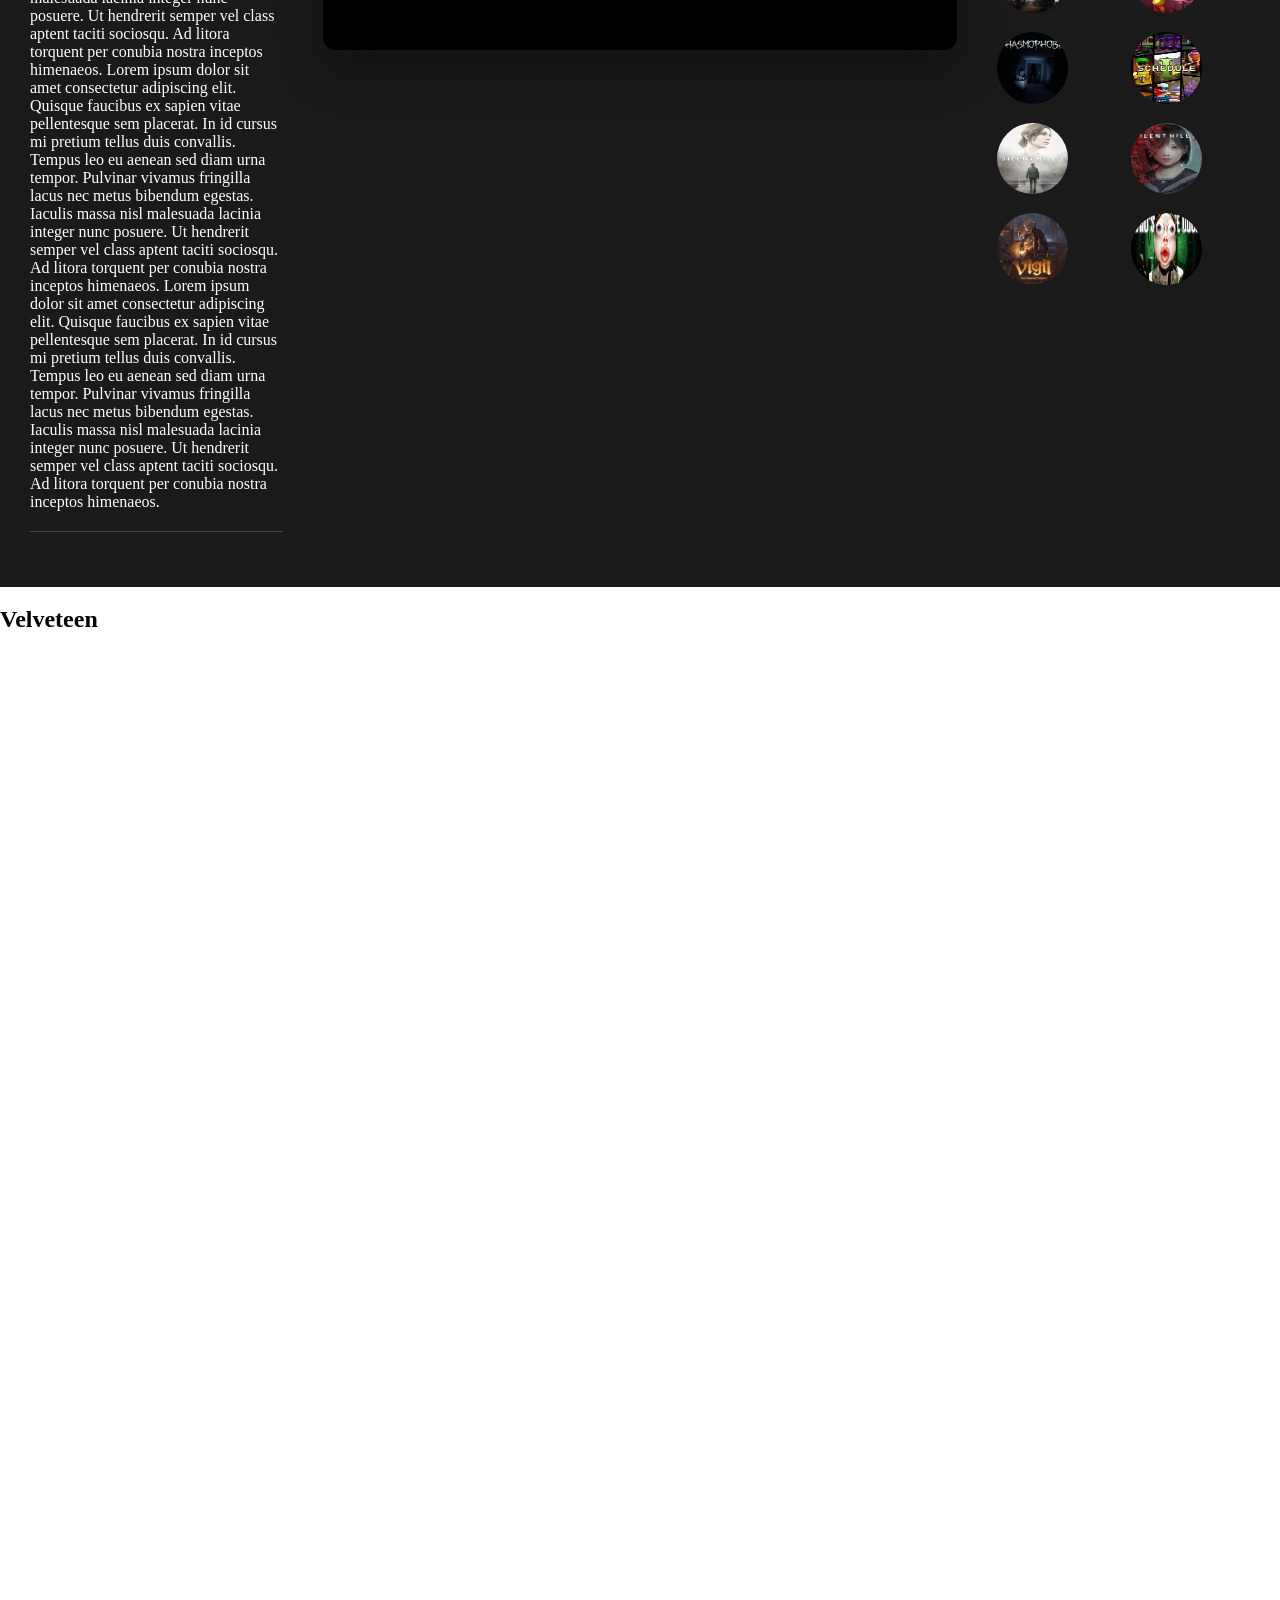
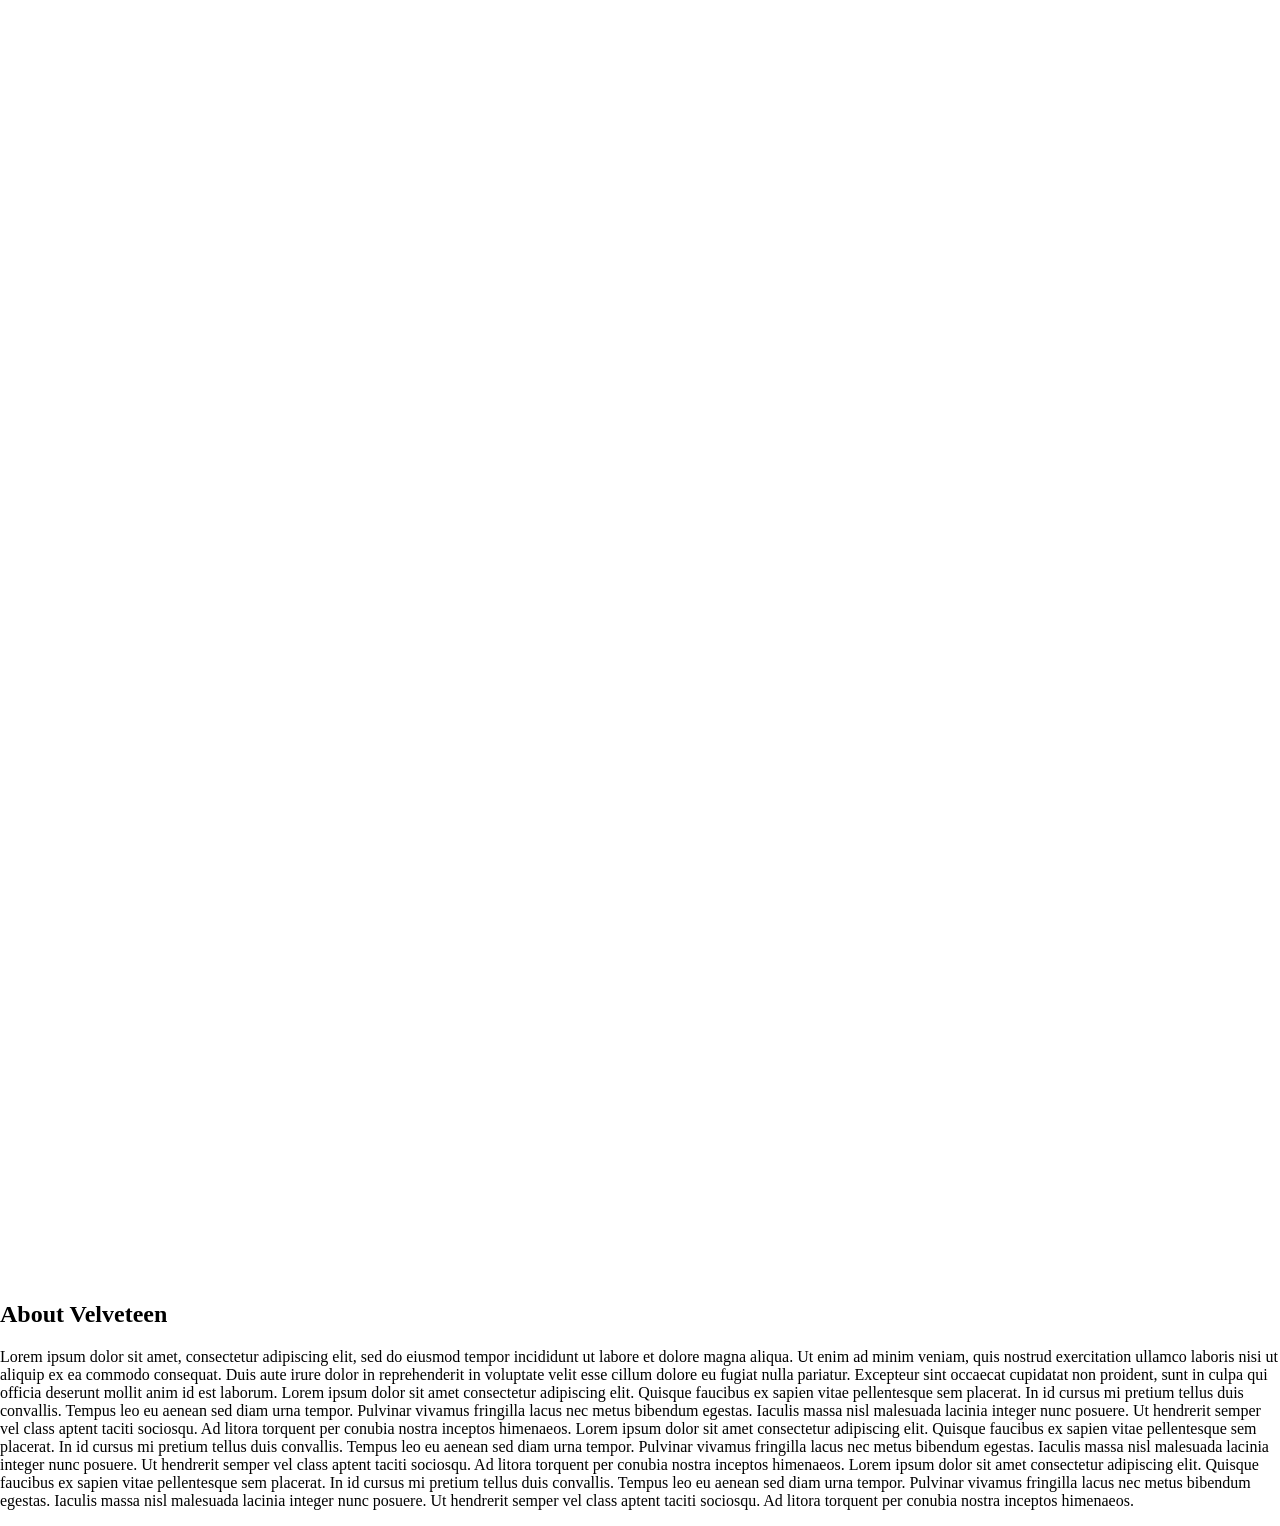
==== commit 74d5ffc9: "added barebones  HTML for 'Velveteen Beat Section' NO CSS" ====
--- a/Project 1 /index.html
+++ b/Project 1 /index.html
@@ -32,7 +32,7 @@
                 </ul>    
         </div>
 
-        <!-- NEWS CARD SECTION -->
+        <!-- NEWS CARD SECTION --> 
 
                 <div class="newsCardholder">
         <div class="news">
@@ -215,6 +215,95 @@
 
 
 
+            <section class="velveteenSection">
+
+                <div class="beatSection">
+                    <h1 class="beatTitle">Velveteen</h1>
+
+                        <div class="beatGrid">
+
+                            <div class="youtubeBeat">
+                                <iframe width="560" height="315" src="https://www.youtube.com/embed/7_JV0O0b4ms?si=oPdoYtN4DZg3cN5y" title="YouTube video player" frameborder="0" allow="accelerometer; autoplay; clipboard-write; encrypted-media; gyroscope; picture-in-picture; web-share" referrerpolicy="strict-origin-when-cross-origin" allowfullscreen></iframe>
+                            </div>
+
+                            <div class="youtubeBeat">
+                                <iframe width="560" height="315" src="https://www.youtube.com/embed/X-XC2jSCfAg?si=DhnOsbeHP-yetNjv" title="YouTube video player" frameborder="0" allow="accelerometer; autoplay; clipboard-write; encrypted-media; gyroscope; picture-in-picture; web-share" referrerpolicy="strict-origin-when-cross-origin" allowfullscreen></iframe>
+                            </div>
+
+                            <div class="youtubeBeat">
+                                <iframe width="560" height="315" src="https://www.youtube.com/embed/BxD9jwtd58k?si=z-vg59rSoTRucX-B" title="YouTube video player" frameborder="0" allow="accelerometer; autoplay; clipboard-write; encrypted-media; gyroscope; picture-in-picture; web-share" referrerpolicy="strict-origin-when-cross-origin" allowfullscreen></iframe>
+                            </div>
+
+                            <div class="youtubeBeat">
+                                <iframe width="560" height="315" src="https://www.youtube.com/embed/zDsnwMmucfA?si=lB69v_cHRTkG2qWQ" title="YouTube video player" frameborder="0" allow="accelerometer; autoplay; clipboard-write; encrypted-media; gyroscope; picture-in-picture; web-share" referrerpolicy="strict-origin-when-cross-origin" allowfullscreen></iframe>
+                            </div>
+
+                            <div class="youtubeBeat">
+                                <iframe width="560" height="315" src="https://www.youtube.com/embed/nY6wbnK3jao?si=-ZOzGakc43f-Cbj0" title="YouTube video player" frameborder="0" allow="accelerometer; autoplay; clipboard-write; encrypted-media; gyroscope; picture-in-picture; web-share" referrerpolicy="strict-origin-when-cross-origin" allowfullscreen></iframe>
+                            </div>
+
+                            <div class="youtubeBeat">
+                                <iframe width="560" height="315" src="https://www.youtube.com/embed/Qx50FGRODvU?si=PYlOPQ-z5boLhYAj" title="YouTube video player" frameborder="0" allow="accelerometer; autoplay; clipboard-write; encrypted-media; gyroscope; picture-in-picture; web-share" referrerpolicy="strict-origin-when-cross-origin" allowfullscreen></iframe>
+                            </div>
+
+                            <div class="youtubeBeat">
+                                <iframe width="560" height="315" src="https://www.youtube.com/embed/UdYS_jUTSIs?si=tGaaEJBy98lyTMLW" title="YouTube video player" frameborder="0" allow="accelerometer; autoplay; clipboard-write; encrypted-media; gyroscope; picture-in-picture; web-share" referrerpolicy="strict-origin-when-cross-origin" allowfullscreen></iframe>
+                            </div>
+
+                            <div class="youtubeBeat">
+                                <iframe width="560" height="315" src="https://www.youtube.com/embed/E_sxpqOzb2Q?si=5KGzFLNhqf6fS942" title="YouTube video player" frameborder="0" allow="accelerometer; autoplay; clipboard-write; encrypted-media; gyroscope; picture-in-picture; web-share" referrerpolicy="strict-origin-when-cross-origin" allowfullscreen></iframe>
+                            </div>
+
+                            <div class="youtubeBeat">
+                                <iframe width="560" height="315" src="https://www.youtube.com/embed/MMRV7akdCV8?si=-AoBcEYHULfmv4TS" title="YouTube video player" frameborder="0" allow="accelerometer; autoplay; clipboard-write; encrypted-media; gyroscope; picture-in-picture; web-share" referrerpolicy="strict-origin-when-cross-origin" allowfullscreen></iframe>
+                            </div>
+
+                            <div class="youtubeBeat">
+                                <iframe width="560" height="315" src="https://www.youtube.com/embed/Ual_8vEQNnk?si=49Fo8K1XkKp4lcoB" title="YouTube video player" frameborder="0" allow="accelerometer; autoplay; clipboard-write; encrypted-media; gyroscope; picture-in-picture; web-share" referrerpolicy="strict-origin-when-cross-origin" allowfullscreen></iframe>
+                            </div>
+
+                            <div class="youtubeBeat">
+                                <iframe width="560" height="315" src="https://www.youtube.com/embed/9_mtS4xMxjg?si=dlwo8Q-Q8CkWBfIT" title="YouTube video player" frameborder="0" allow="accelerometer; autoplay; clipboard-write; encrypted-media; gyroscope; picture-in-picture; web-share" referrerpolicy="strict-origin-when-cross-origin" allowfullscreen></iframe>
+                            </div>
+
+                            <div class="youtubeBeat">
+                                <iframe width="560" height="315" src="https://www.youtube.com/embed/OYzIXYndTMs?si=p2yFEPe2_FGGQVkO" title="YouTube video player" frameborder="0" allow="accelerometer; autoplay; clipboard-write; encrypted-media; gyroscope; picture-in-picture; web-share" referrerpolicy="strict-origin-when-cross-origin" allowfullscreen></iframe>
+                            </div>
+                        </div>
+
+                </div>
+
+                <div class="aboutVelveteen">
+                        <h1>About Velveteen</h1>
+                        <p>Lorem ipsum dolor sit amet, consectetur adipiscing elit, sed do eiusmod tempor incididunt ut 
+                            labore et dolore magna aliqua. Ut enim ad minim veniam, quis nostrud exercitation ullamco 
+                            laboris nisi ut aliquip ex ea commodo consequat. Duis aute irure dolor in reprehenderit in 
+                            voluptate velit esse cillum dolore eu fugiat nulla pariatur. Excepteur sint occaecat cupidatat 
+                            non proident, sunt in culpa qui officia deserunt mollit anim id est laborum.
+
+                            Lorem ipsum dolor sit amet consectetur adipiscing elit. Quisque faucibus ex sapien vitae 
+                                pellentesque sem placerat. In id cursus mi pretium tellus duis convallis. Tempus leo eu aenean 
+                                sed diam urna tempor. Pulvinar vivamus fringilla lacus nec metus bibendum egestas. Iaculis massa 
+                                nisl malesuada lacinia integer nunc posuere. Ut hendrerit semper vel class aptent taciti sociosqu. 
+                                Ad litora torquent per conubia nostra inceptos himenaeos.
+
+                            Lorem ipsum dolor sit amet consectetur adipiscing elit. 
+                                Quisque faucibus ex sapien vitae pellentesque sem placerat. 
+                                In id cursus mi pretium tellus duis convallis. Tempus leo eu aenean sed diam urna tempor. 
+                                Pulvinar vivamus fringilla lacus nec metus bibendum egestas. Iaculis massa nisl malesuada lacinia 
+                                integer nunc posuere. Ut hendrerit semper vel class aptent taciti sociosqu. Ad litora torquent per 
+                                conubia nostra inceptos himenaeos.
+
+                            Lorem ipsum dolor sit amet consectetur adipiscing elit. Quisque faucibus ex sapien vitae pellentesque 
+                                sem placerat. In id cursus mi pretium tellus duis convallis. Tempus leo eu aenean sed diam urna tempor. 
+                                Pulvinar vivamus fringilla lacus nec metus bibendum egestas. Iaculis massa nisl malesuada lacinia integer 
+                                nunc posuere. Ut hendrerit semper vel class aptent taciti sociosqu. Ad litora torquent per conubia nostra 
+                                inceptos himenaeos.
+                            </p>
+                </div>
+
+            </section>          
+
         <script src="functions.js" async defer></script>
         <script src="https://kit.fontawesome.com/85f17716f7.js" crossorigin="anonymous"></script>
 
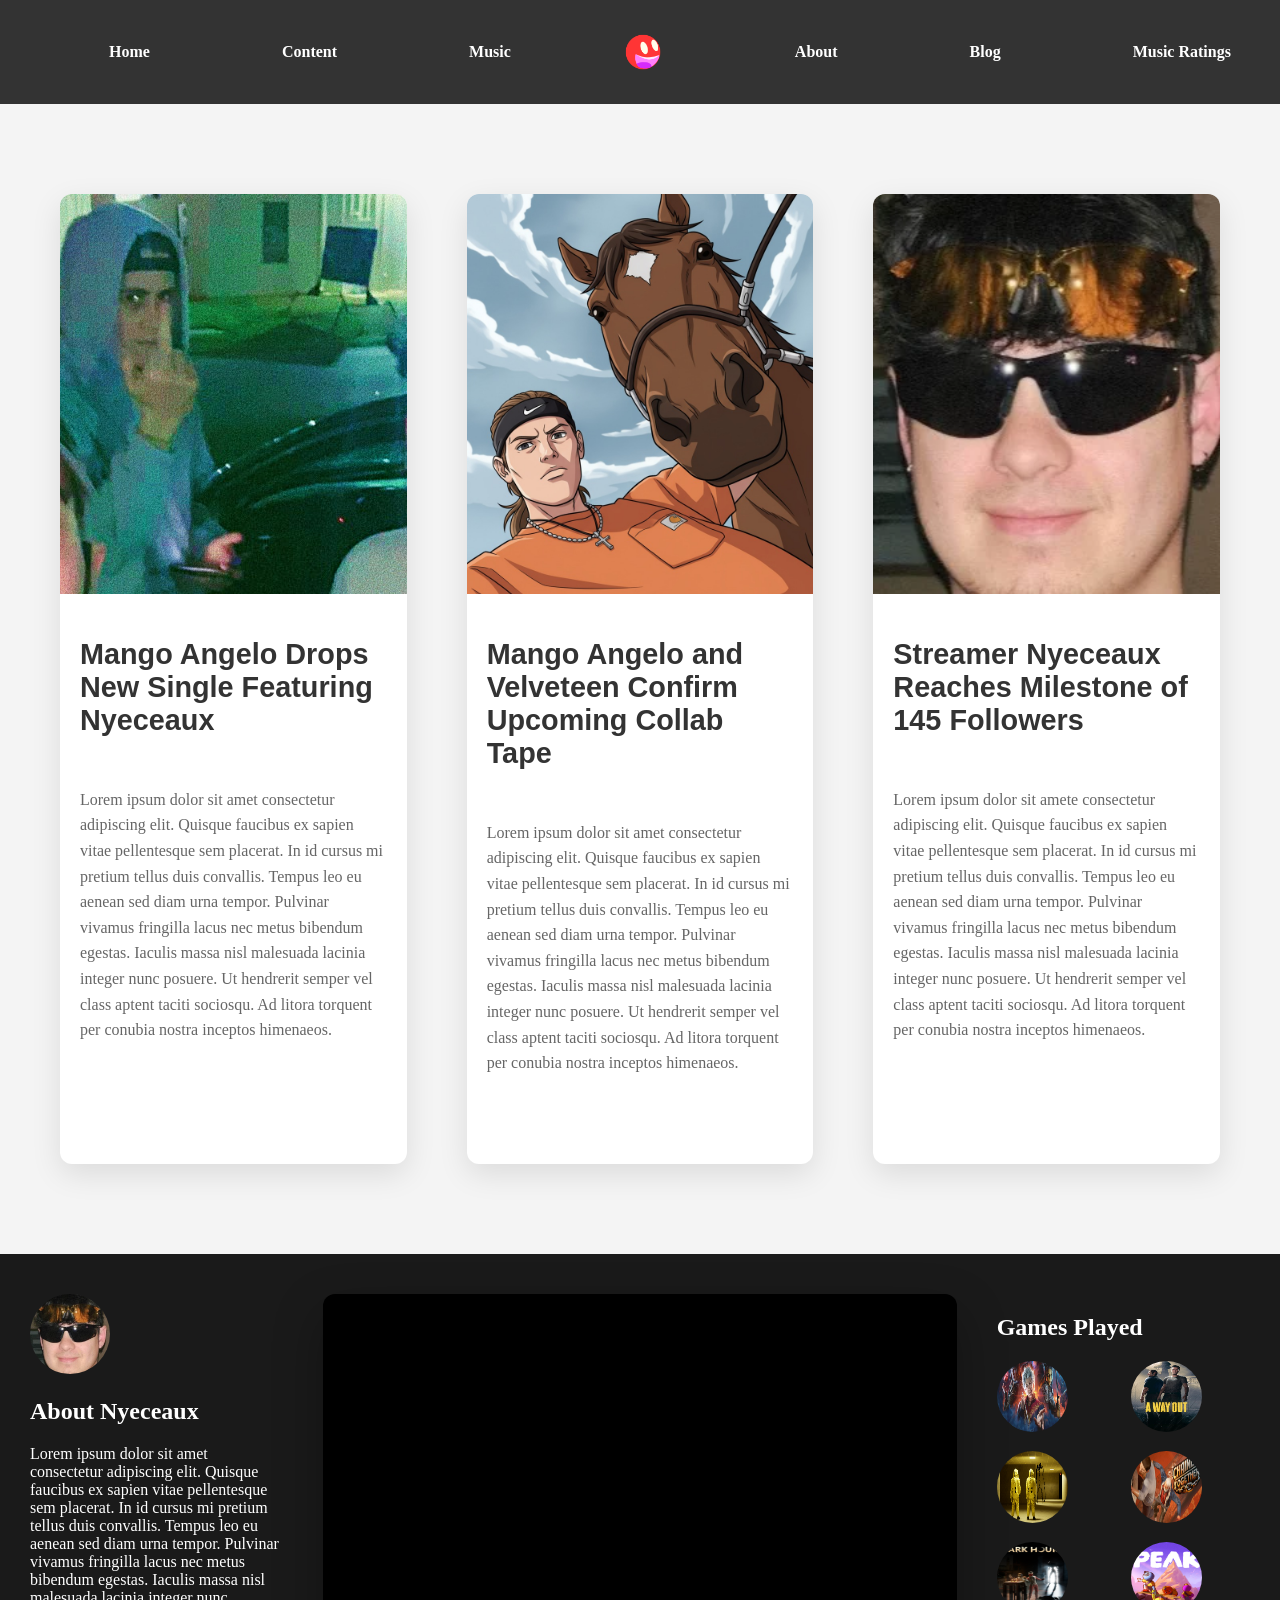
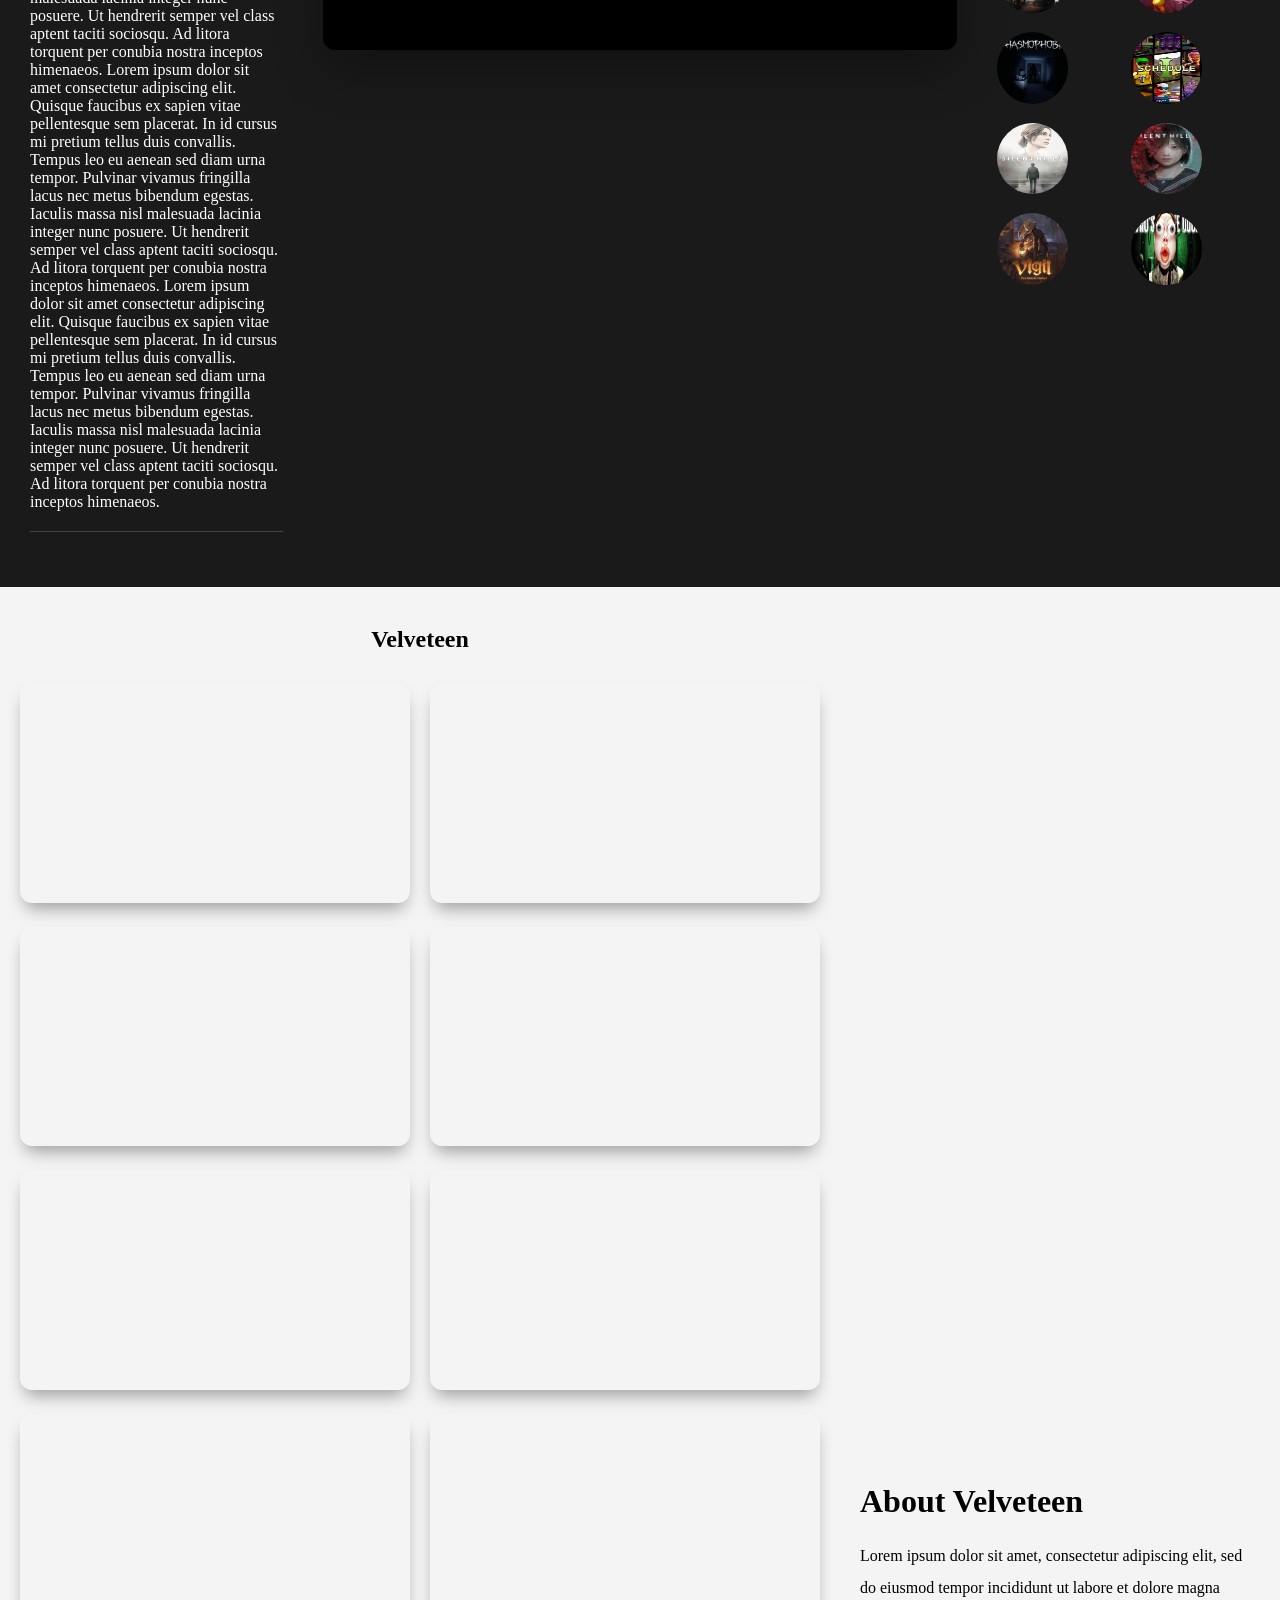
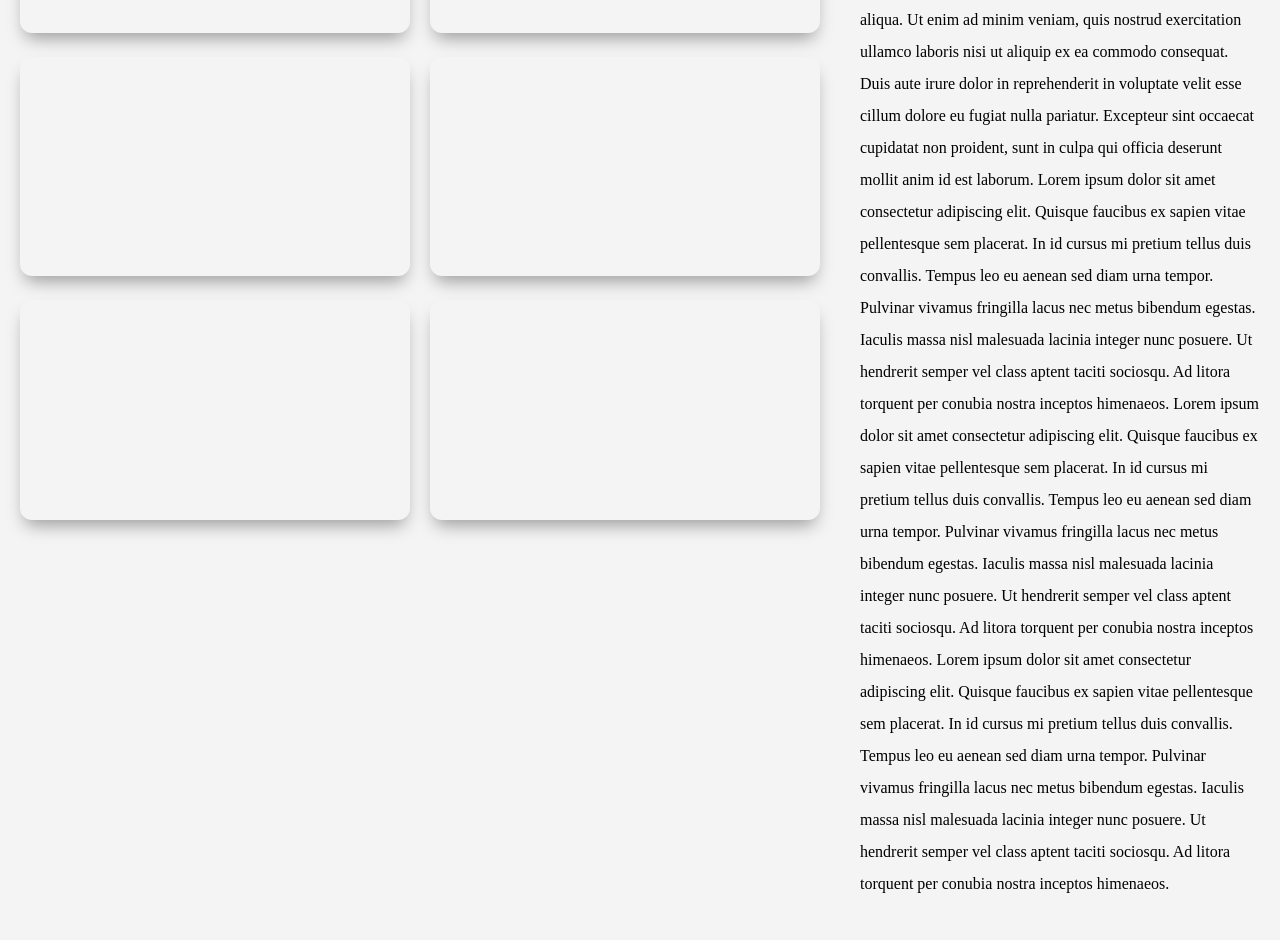
==== commit 1db0379d: "added CSS for Velveteen Section" ====
--- a/Project 1 /index.html
+++ b/Project 1 /index.html
@@ -223,57 +223,66 @@
                         <div class="beatGrid">
 
                             <div class="youtubeBeat">
-                                <iframe width="560" height="315" src="https://www.youtube.com/embed/7_JV0O0b4ms?si=oPdoYtN4DZg3cN5y" title="YouTube video player" frameborder="0" allow="accelerometer; autoplay; clipboard-write; encrypted-media; gyroscope; picture-in-picture; web-share" referrerpolicy="strict-origin-when-cross-origin" allowfullscreen></iframe>
-                            </div>
-
-                            <div class="youtubeBeat">
-                                <iframe width="560" height="315" src="https://www.youtube.com/embed/X-XC2jSCfAg?si=DhnOsbeHP-yetNjv" title="YouTube video player" frameborder="0" allow="accelerometer; autoplay; clipboard-write; encrypted-media; gyroscope; picture-in-picture; web-share" referrerpolicy="strict-origin-when-cross-origin" allowfullscreen></iframe>
-                            </div>
-
-                            <div class="youtubeBeat">
-                                <iframe width="560" height="315" src="https://www.youtube.com/embed/BxD9jwtd58k?si=z-vg59rSoTRucX-B" title="YouTube video player" frameborder="0" allow="accelerometer; autoplay; clipboard-write; encrypted-media; gyroscope; picture-in-picture; web-share" referrerpolicy="strict-origin-when-cross-origin" allowfullscreen></iframe>
-                            </div>
-
-                            <div class="youtubeBeat">
-                                <iframe width="560" height="315" src="https://www.youtube.com/embed/zDsnwMmucfA?si=lB69v_cHRTkG2qWQ" title="YouTube video player" frameborder="0" allow="accelerometer; autoplay; clipboard-write; encrypted-media; gyroscope; picture-in-picture; web-share" referrerpolicy="strict-origin-when-cross-origin" allowfullscreen></iframe>
-                            </div>
-
-                            <div class="youtubeBeat">
-                                <iframe width="560" height="315" src="https://www.youtube.com/embed/nY6wbnK3jao?si=-ZOzGakc43f-Cbj0" title="YouTube video player" frameborder="0" allow="accelerometer; autoplay; clipboard-write; encrypted-media; gyroscope; picture-in-picture; web-share" referrerpolicy="strict-origin-when-cross-origin" allowfullscreen></iframe>
-                            </div>
-
-                            <div class="youtubeBeat">
-                                <iframe width="560" height="315" src="https://www.youtube.com/embed/Qx50FGRODvU?si=PYlOPQ-z5boLhYAj" title="YouTube video player" frameborder="0" allow="accelerometer; autoplay; clipboard-write; encrypted-media; gyroscope; picture-in-picture; web-share" referrerpolicy="strict-origin-when-cross-origin" allowfullscreen></iframe>
-                            </div>
-
-                            <div class="youtubeBeat">
-                                <iframe width="560" height="315" src="https://www.youtube.com/embed/UdYS_jUTSIs?si=tGaaEJBy98lyTMLW" title="YouTube video player" frameborder="0" allow="accelerometer; autoplay; clipboard-write; encrypted-media; gyroscope; picture-in-picture; web-share" referrerpolicy="strict-origin-when-cross-origin" allowfullscreen></iframe>
-                            </div>
-
-                            <div class="youtubeBeat">
-                                <iframe width="560" height="315" src="https://www.youtube.com/embed/E_sxpqOzb2Q?si=5KGzFLNhqf6fS942" title="YouTube video player" frameborder="0" allow="accelerometer; autoplay; clipboard-write; encrypted-media; gyroscope; picture-in-picture; web-share" referrerpolicy="strict-origin-when-cross-origin" allowfullscreen></iframe>
-                            </div>
-
-                            <div class="youtubeBeat">
-                                <iframe width="560" height="315" src="https://www.youtube.com/embed/MMRV7akdCV8?si=-AoBcEYHULfmv4TS" title="YouTube video player" frameborder="0" allow="accelerometer; autoplay; clipboard-write; encrypted-media; gyroscope; picture-in-picture; web-share" referrerpolicy="strict-origin-when-cross-origin" allowfullscreen></iframe>
-                            </div>
-
-                            <div class="youtubeBeat">
-                                <iframe width="560" height="315" src="https://www.youtube.com/embed/Ual_8vEQNnk?si=49Fo8K1XkKp4lcoB" title="YouTube video player" frameborder="0" allow="accelerometer; autoplay; clipboard-write; encrypted-media; gyroscope; picture-in-picture; web-share" referrerpolicy="strict-origin-when-cross-origin" allowfullscreen></iframe>
-                            </div>
-
-                            <div class="youtubeBeat">
-                                <iframe width="560" height="315" src="https://www.youtube.com/embed/9_mtS4xMxjg?si=dlwo8Q-Q8CkWBfIT" title="YouTube video player" frameborder="0" allow="accelerometer; autoplay; clipboard-write; encrypted-media; gyroscope; picture-in-picture; web-share" referrerpolicy="strict-origin-when-cross-origin" allowfullscreen></iframe>
-                            </div>
-
-                            <div class="youtubeBeat">
-                                <iframe width="560" height="315" src="https://www.youtube.com/embed/OYzIXYndTMs?si=p2yFEPe2_FGGQVkO" title="YouTube video player" frameborder="0" allow="accelerometer; autoplay; clipboard-write; encrypted-media; gyroscope; picture-in-picture; web-share" referrerpolicy="strict-origin-when-cross-origin" allowfullscreen></iframe>
+                                <iframe src="https://www.youtube.com/embed/7_JV0O0b4ms?si=oPdoYtN4DZg3cN5y" title="YouTube video player" frameborder="0" allow="accelerometer; autoplay; clipboard-write; encrypted-media; gyroscope; picture-in-picture; web-share" referrerpolicy="strict-origin-when-cross-origin" allowfullscreen></iframe>
+                            </div>
+
+                            <div class="youtubeBeat">
+                                <iframe src="https://www.youtube.com/embed/X-XC2jSCfAg?si=DhnOsbeHP-yetNjv" title="YouTube video player" frameborder="0" allow="accelerometer; autoplay; clipboard-write; encrypted-media; gyroscope; picture-in-picture; web-share" referrerpolicy="strict-origin-when-cross-origin" allowfullscreen></iframe>
+                            </div>
+
+                            <div class="youtubeBeat">
+                                <iframe src="https://www.youtube.com/embed/BxD9jwtd58k?si=z-vg59rSoTRucX-B" title="YouTube video player" frameborder="0" allow="accelerometer; autoplay; clipboard-write; encrypted-media; gyroscope; picture-in-picture; web-share" referrerpolicy="strict-origin-when-cross-origin" allowfullscreen></iframe>
+                            </div>
+
+                            <div class="youtubeBeat">
+                                <iframe src="https://www.youtube.com/embed/zDsnwMmucfA?si=lB69v_cHRTkG2qWQ" title="YouTube video player" frameborder="0" allow="accelerometer; autoplay; clipboard-write; encrypted-media; gyroscope; picture-in-picture; web-share" referrerpolicy="strict-origin-when-cross-origin" allowfullscreen></iframe>
+                            </div>
+
+                            <div class="youtubeBeat">
+                                <iframe src="https://www.youtube.com/embed/nY6wbnK3jao?si=-ZOzGakc43f-Cbj0" title="YouTube video player" frameborder="0" allow="accelerometer; autoplay; clipboard-write; encrypted-media; gyroscope; picture-in-picture; web-share" referrerpolicy="strict-origin-when-cross-origin" allowfullscreen></iframe>
+                            </div>
+
+                            <div class="youtubeBeat">
+                                <iframe src="https://www.youtube.com/embed/Qx50FGRODvU?si=PYlOPQ-z5boLhYAj" title="YouTube video player" frameborder="0" allow="accelerometer; autoplay; clipboard-write; encrypted-media; gyroscope; picture-in-picture; web-share" referrerpolicy="strict-origin-when-cross-origin" allowfullscreen></iframe>
+                            </div>
+
+                            <div class="youtubeBeat">
+                                <iframe src="https://www.youtube.com/embed/UdYS_jUTSIs?si=tGaaEJBy98lyTMLW" title="YouTube video player" frameborder="0" allow="accelerometer; autoplay; clipboard-write; encrypted-media; gyroscope; picture-in-picture; web-share" referrerpolicy="strict-origin-when-cross-origin" allowfullscreen></iframe>
+                            </div>
+
+                            <div class="youtubeBeat">
+                                <iframe src="https://www.youtube.com/embed/E_sxpqOzb2Q?si=5KGzFLNhqf6fS942" title="YouTube video player" frameborder="0" allow="accelerometer; autoplay; clipboard-write; encrypted-media; gyroscope; picture-in-picture; web-share" referrerpolicy="strict-origin-when-cross-origin" allowfullscreen></iframe>
+                            </div>
+
+                            <div class="youtubeBeat">
+                                <iframe src="https://www.youtube.com/embed/MMRV7akdCV8?si=-AoBcEYHULfmv4TS" title="YouTube video player" frameborder="0" allow="accelerometer; autoplay; clipboard-write; encrypted-media; gyroscope; picture-in-picture; web-share" referrerpolicy="strict-origin-when-cross-origin" allowfullscreen></iframe>
+                            </div>
+
+                            <div class="youtubeBeat">
+                                <iframe src="https://www.youtube.com/embed/Ual_8vEQNnk?si=49Fo8K1XkKp4lcoB" title="YouTube video player" frameborder="0" allow="accelerometer; autoplay; clipboard-write; encrypted-media; gyroscope; picture-in-picture; web-share" referrerpolicy="strict-origin-when-cross-origin" allowfullscreen></iframe>
+                            </div>
+
+                            <div class="youtubeBeat">
+                                <iframe src="https://www.youtube.com/embed/9_mtS4xMxjg?si=dlwo8Q-Q8CkWBfIT" title="YouTube video player" frameborder="0" allow="accelerometer; autoplay; clipboard-write; encrypted-media; gyroscope; picture-in-picture; web-share" referrerpolicy="strict-origin-when-cross-origin" allowfullscreen></iframe>
+                            </div>
+
+                            <div class="youtubeBeat">
+                                <iframe src="https://www.youtube.com/embed/OYzIXYndTMs?si=p2yFEPe2_FGGQVkO" title="YouTube video player" frameborder="0" allow="accelerometer; autoplay; clipboard-write; encrypted-media; gyroscope; picture-in-picture; web-share" referrerpolicy="strict-origin-when-cross-origin" allowfullscreen></iframe>
                             </div>
                         </div>
 
                 </div>
 
                 <div class="aboutVelveteen">
+                    <div class="velveteenPlayer">
+                        <iframe data-testid="embed-iframe" style="border-radius:12px" src="https://open.spotify.com/embed/artist/1GYQLTMUxcGil8aOeR6qrr?utm_source=generator" width="100%" height="352" frameBorder="0" allowfullscreen="" allow="autoplay; clipboard-write; encrypted-media; fullscreen; picture-in-picture" loading="lazy"></iframe>
+                    </div>
+                    
+                    <div class="velveteenPlayer">
+                            <iframe allow="autoplay *; encrypted-media *; fullscreen *; clipboard-write" frameborder="0" height="450" style="width:100%;max-width:660px;overflow:hidden;border-radius:10px;" sandbox="allow-forms allow-popups allow-same-origin allow-scripts allow-storage-access-by-user-activation allow-top-navigation-by-user-activation" src="https://embed.music.apple.com/us/album/the-flower-only-blooms-in-the-light-ep/1718145616"></iframe>
+                    </div>
+
+                    <div class="aboutVelvContent">
                         <h1>About Velveteen</h1>
                         <p>Lorem ipsum dolor sit amet, consectetur adipiscing elit, sed do eiusmod tempor incididunt ut 
                             labore et dolore magna aliqua. Ut enim ad minim veniam, quis nostrud exercitation ullamco 
@@ -300,6 +309,7 @@
                                 nunc posuere. Ut hendrerit semper vel class aptent taciti sociosqu. Ad litora torquent per conubia nostra 
                                 inceptos himenaeos.
                             </p>
+                    </div>
                 </div>
 
             </section>          
--- a/Project 1 /home.css
+++ b/Project 1 /home.css
@@ -32,14 +32,14 @@
     display:flex;
     flex-direction: column; /* stacks image and text vertically */
     background-color: white;
-    max-width: 600px; /* Keeps the text from getting too wide */
-    border-radius: 12px; /* Rounded Corners */
-    overflow: hidden; /* Ensures the image follows the rounded corners */
+    max-width: 600px;       /* Keeps the text from getting too wide */
+    border-radius: 12px;    /* Rounded Corners */
+    overflow: hidden;       /* Ensures the image follows the rounded corners */
     box-shadow: 0 10px 30px rgba(0,0,0,0.1); /* Soft shadow for depth */
     transition: transform 0.3s ease;
     cursor: pointer;
-    width: 100%; /* fill the width of the container */
-    /* Background, border-radius, etc. stay the same */
+    width: 100%;            /* fill the width of the container */
+                            /* Background, border-radius, etc. stay the same */
 }
 
 .news-container :hover {
@@ -48,8 +48,8 @@
 
 /* The Image */
 .newsImage {
-    width: 100%; /* Makes the image fill the width of the card */
-    height: 400px; /* sets a fixed height */
+    width: 100%;       /* Makes the image fill the width of the card */
+    height: 400px;     /* sets a fixed height */
     object-fit: cover; /* Crops the image perfectly without stretching it  */
     display: block;
 }
@@ -83,11 +83,11 @@
     flex-direction: row;
     justify-content: space-between; /* pushes outer items to the edges  */
     align-items: flex-start;
-    gap: 40px; /* space between columns */
-    padding: 40px 30px; /* Keeps Top/Bottom padding but removes the side padding (0) */
-    width: 100%; /* Ensures the container spans the  full screen width */
-    margin: 0; /* Removes any centering Margins */ 
-    background-color: #1a1a1a; /* Dark theme looks great for livestreams */
+    gap: 40px;                      /* space between columns */
+    padding: 40px 30px;             /* Keeps Top/Bottom padding but removes the side padding (0) */
+    width: 100%;                    /* Ensures the container spans the  full screen width */
+    margin: 0;                      /* Removes any centering Margins */ 
+    background-color: #1a1a1a;    /* Dark theme looks great for livestreams */
     color: white;
     box-sizing: border-box;
 
@@ -131,8 +131,8 @@
 }
 
 #twitch-embed {
-    width: 100%; /* Spans the full width of the 2.5 unit center */
-    aspect-ratio: 16 / 9; /* Maintains the cinematic stream shape */
+    width: 100%;                              /* Spans the full width of the 2.5 unit center */
+    aspect-ratio: 16 / 9;                     /* Maintains the cinematic stream shape */
     background: #000;
     border-radius: 12px;
     box-shadow: 0 20px 50px rgba(0,0,0,0.3); /* Adds depth to the 'Big' Window */
@@ -164,7 +164,7 @@
 
 .game-item img {
     width: 100%;
-    aspect-ratio: 1/1; /* Keeps them as circles/ squares */
+    aspect-ratio: 1/1;  /* Keeps them as circles/ squares */
     border-radius: 50%; /* Starts as circles like your drawing */
     transition: 0.3s;
 
@@ -197,6 +197,79 @@
     transform: scale(1.1);
 }
 
+        /* VELVETEEN SECTION */
+/* --- CORE LAYOUT: flexbox ---*/
+.velveteenSection {
+    display:flex; /* The magic starts here: makes children sit side by side */
+    gap: 40px;    /* Creates space between the two columns */
+    padding: 20px;
+    align-items: flex-start; /* Prevents right column from stretching oddly */
+    background-color: #f4f4f4;
+}
+
+/*LEFT COLUMN (Video Section)*/
+.beatSection {
+    flex: 2; /*Gives more width the the video grid (approx 66%) */
+}
+
+/*THE RIGHT COLUMN (About Section)*/
+.aboutVelveteen {
+    flex: 1; /* Gives less width to the text (approx 33%) */
+}
+
+
+/* --- Video Grid Styles (Responsive Grid) ---  */
+.beatGrid {
+    display: grid; 
+    /* This automatically creates as many 300px columns as will fit */
+    grid-template-columns: repeat(auto-fill, minmax(290px, 2fr));
+    gap: 20px;
+}
+
+.beatTitle {
+    text-align: center; /* Centers the text horizontally */
+    width: 100%;        /* Ensures it takes up the full width of the container */
+    margin-bottom: 30px; /* Adds some breathing room before the videos start */
+}
+
+/* Forcing the YouTube iframe to be responsive and match a 16:9 ratio */
+.youtubeBeat iframe {
+    width: 100%;
+    aspect-ratio: 16 / 9; /* Modern Replacement for padding bottom hack */
+    height: auto;
+    border-radius: 5%;
+    box-shadow: 0px 10px 17px -5px rgba(0, 0, 0, 0.37);
+    border-radius: 12px;
+}
+
+/* About Text Section Styliing */
+
+.velveteenPlayer iframe {
+    padding: 10px;
+}
+
+.aboutVelveteen h1 {
+    font-size: 2em;
+    margin-bottom: 20px;
+}
+
+.aboutVelveteen p {
+    line-height: 2;
+    margin-bottom: 20px;
+}
+
+/* --- Mobile View (Responsive Stacking) --- */
+@media (max-width: 900px) {
+    .velveteenSection {
+        flex-direction: column; /* stack vertically on small screens  */
+
+    }
+}
+
+
+
+
+
 
 
 
